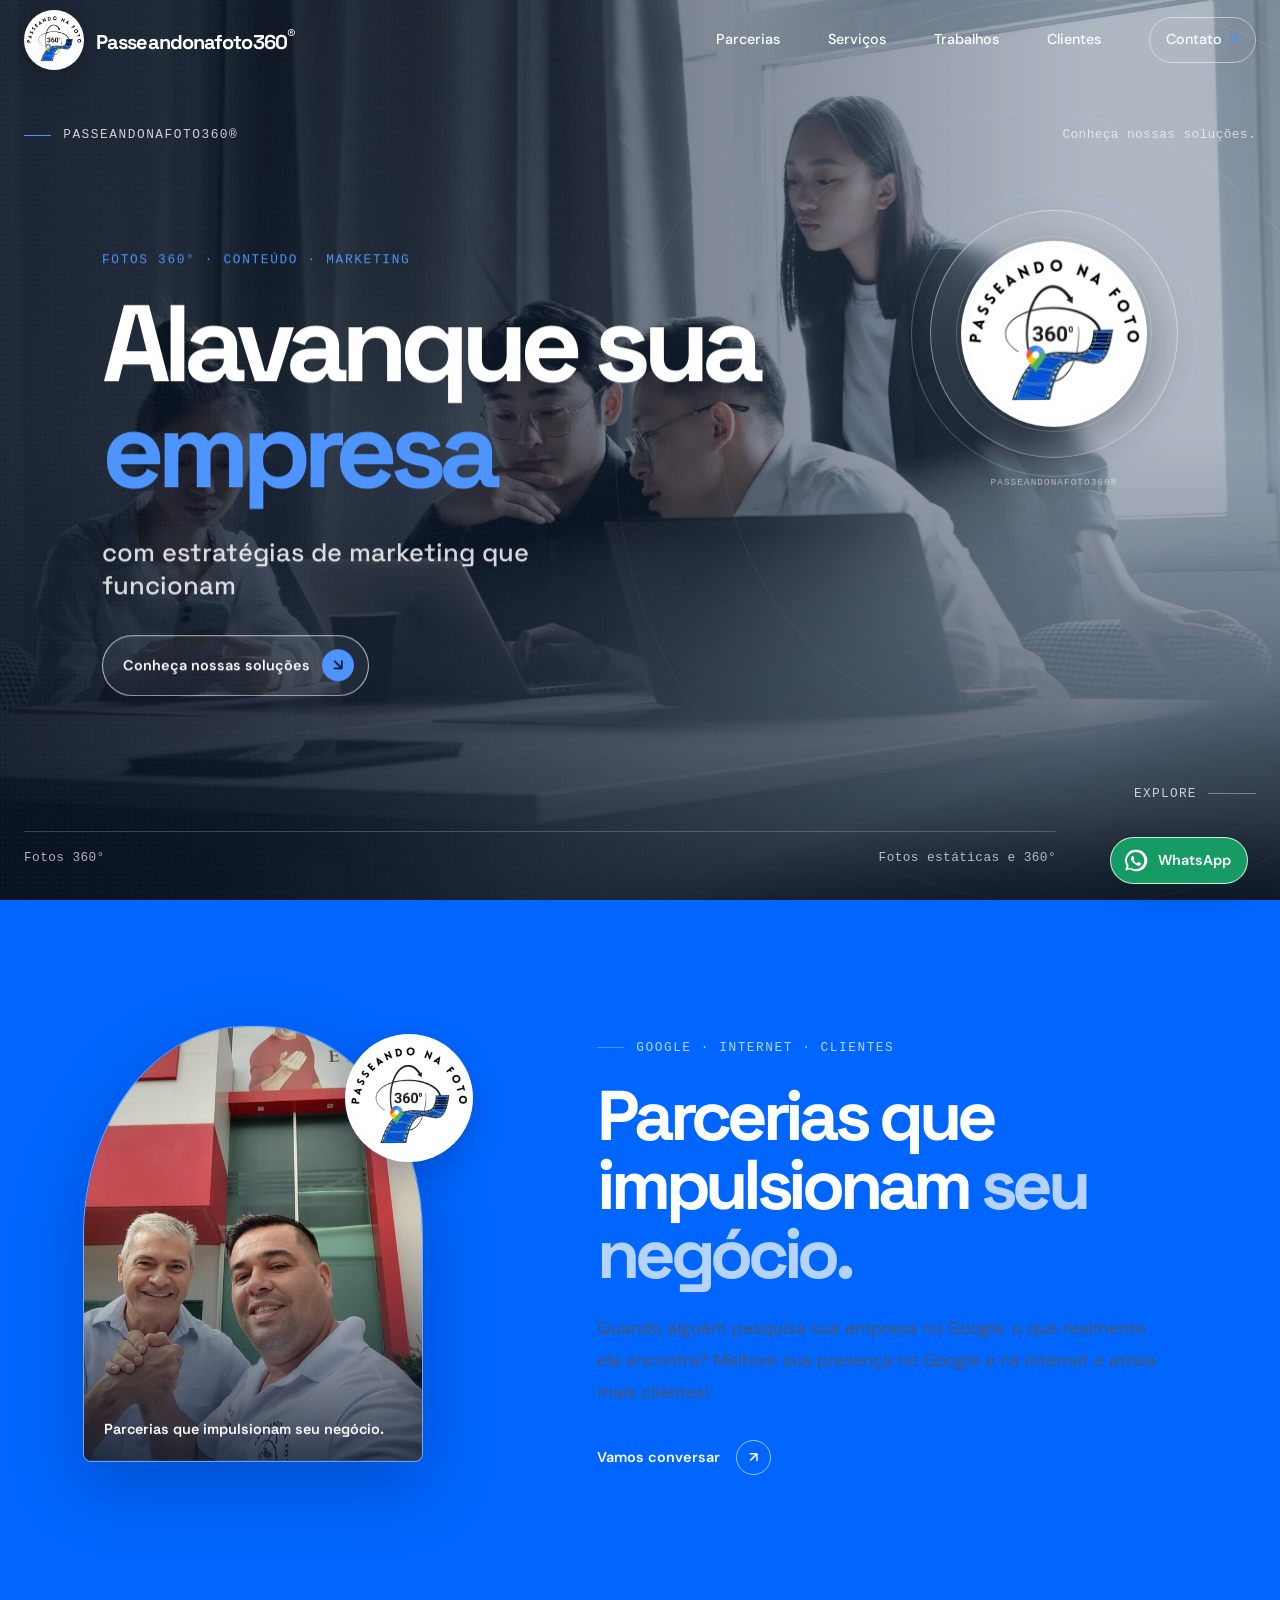
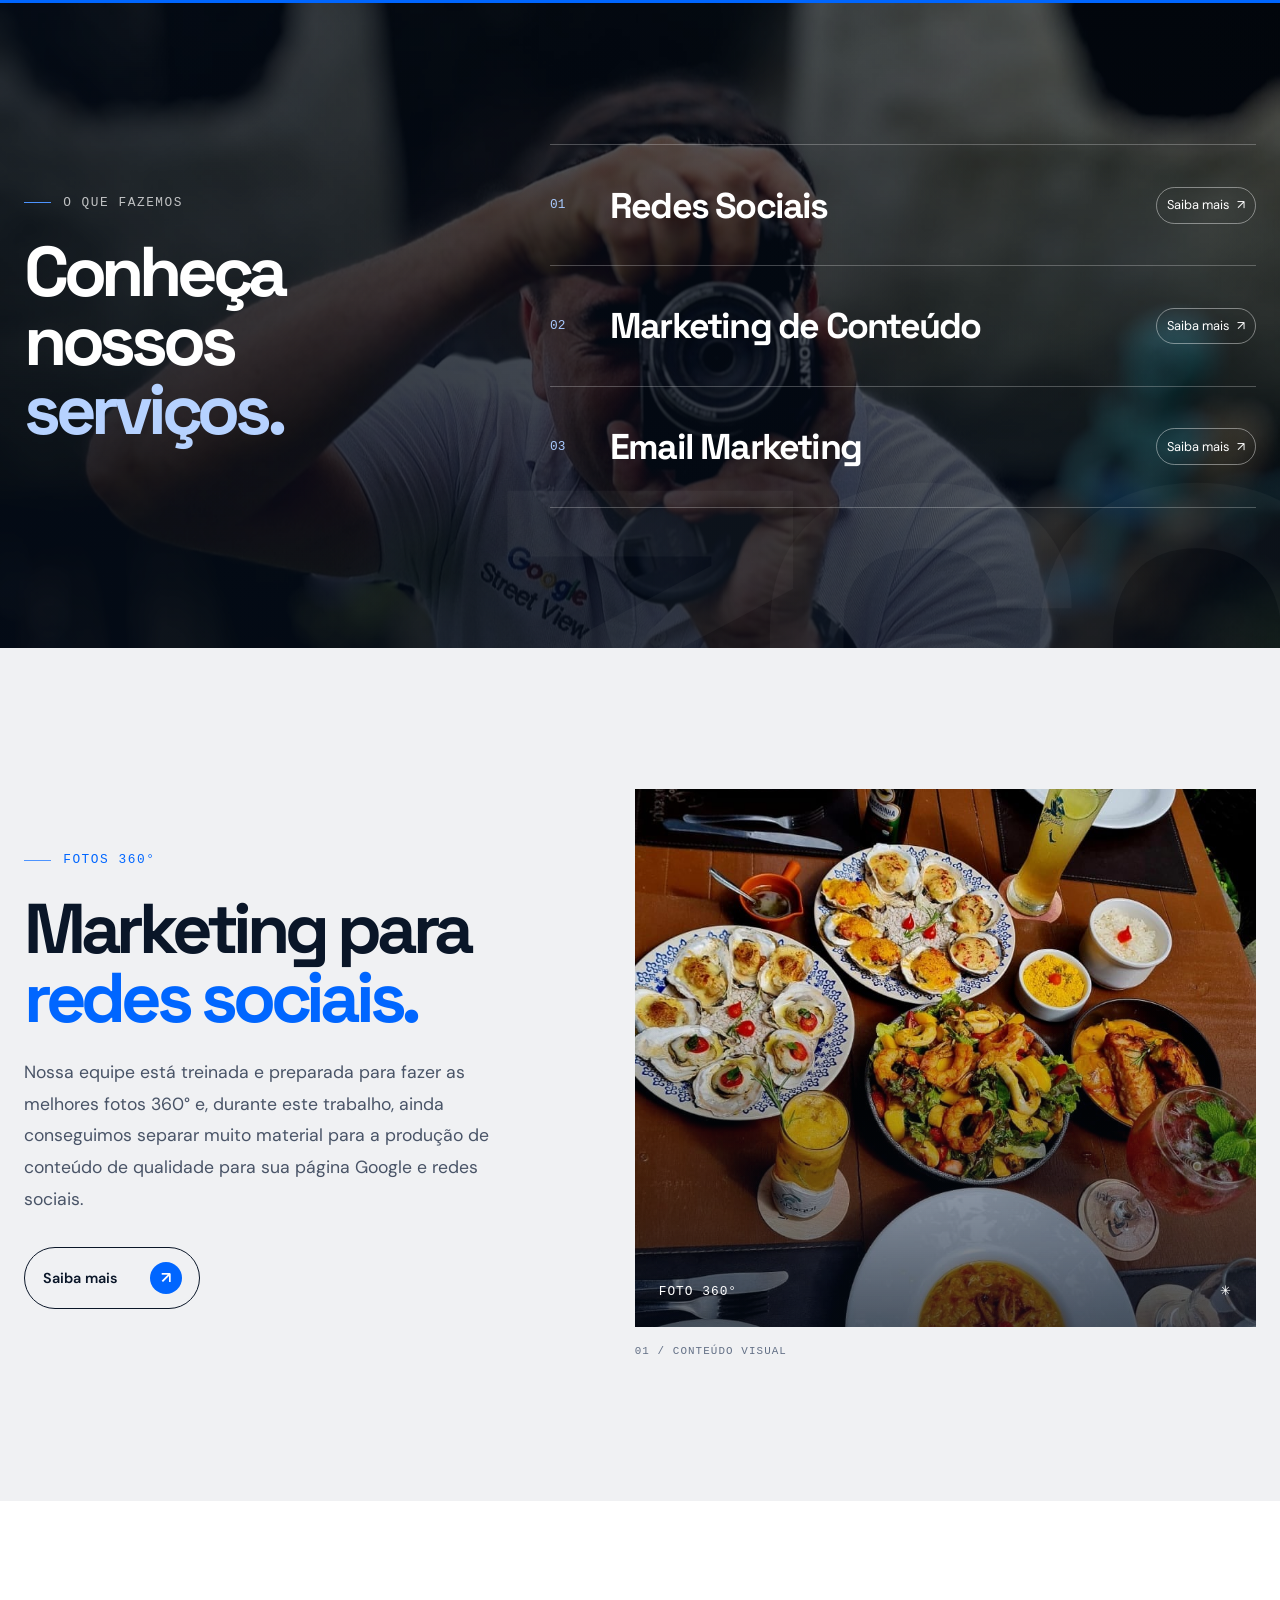
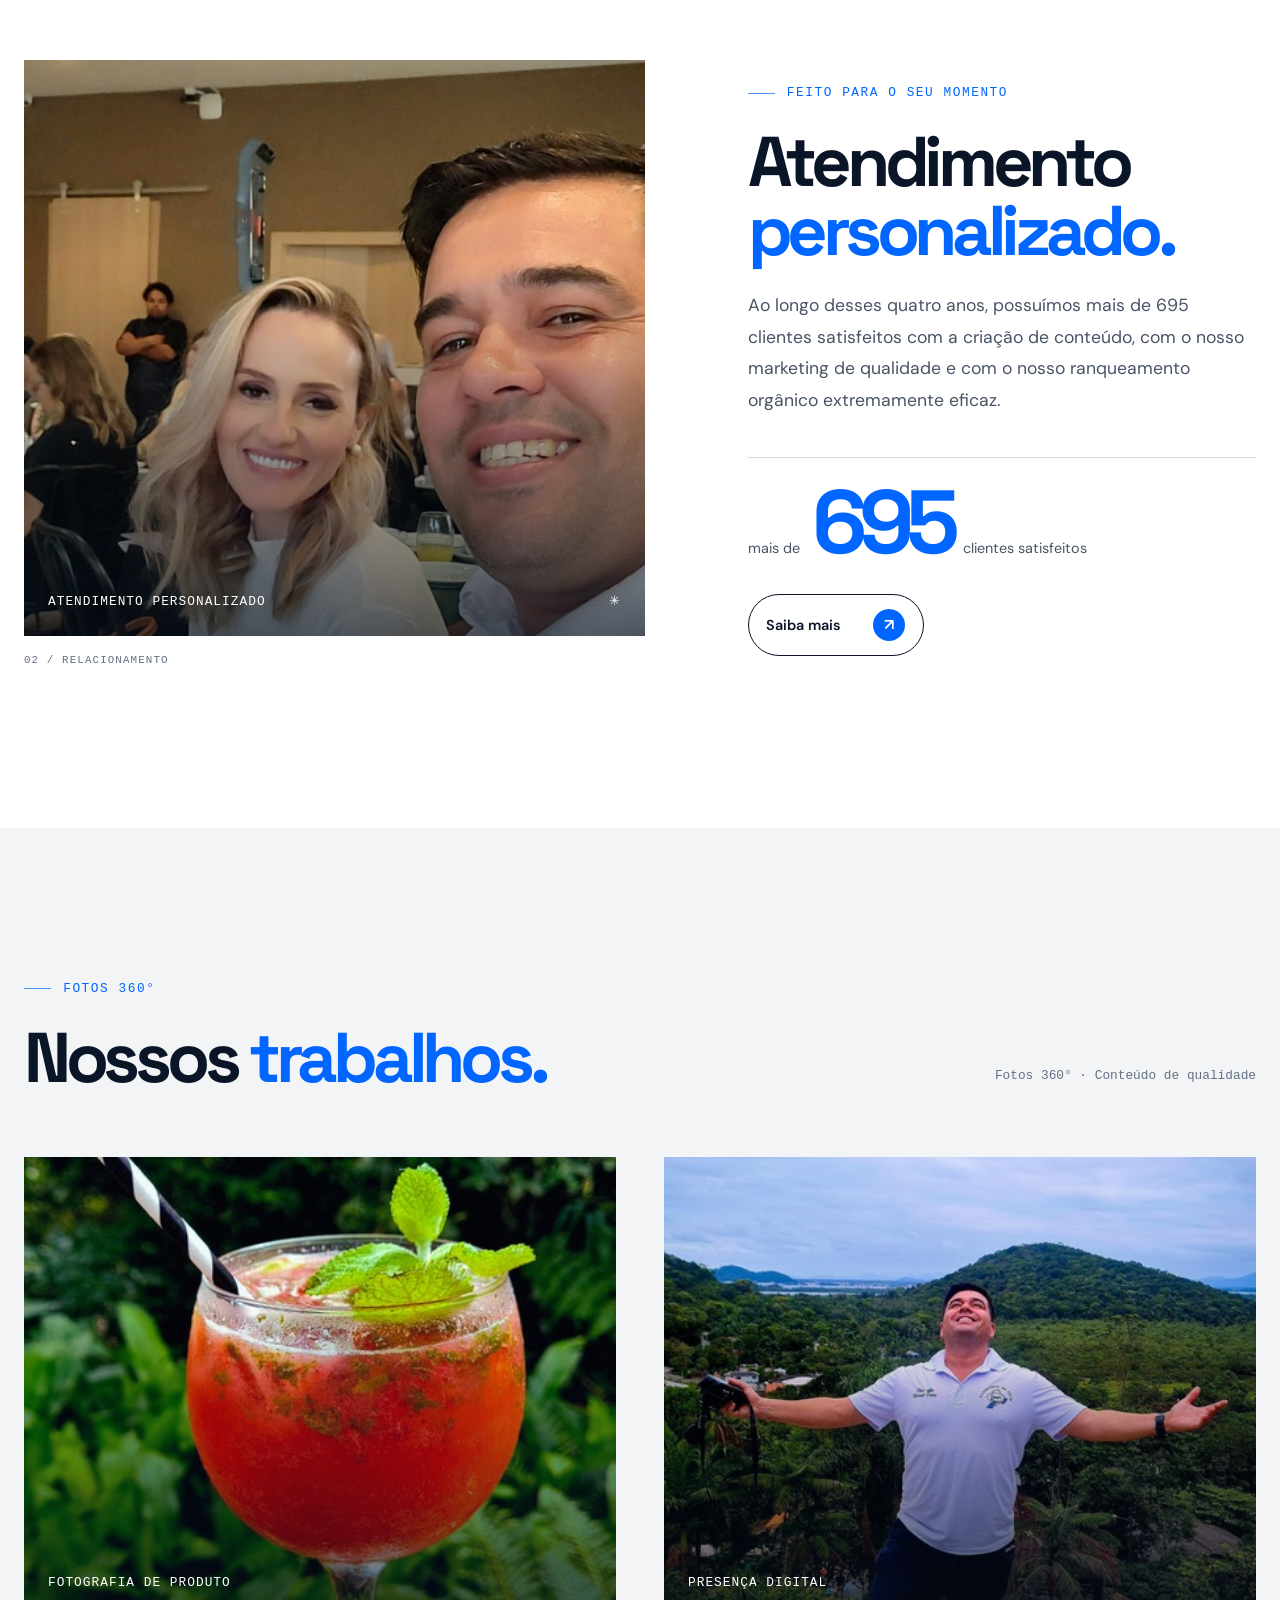
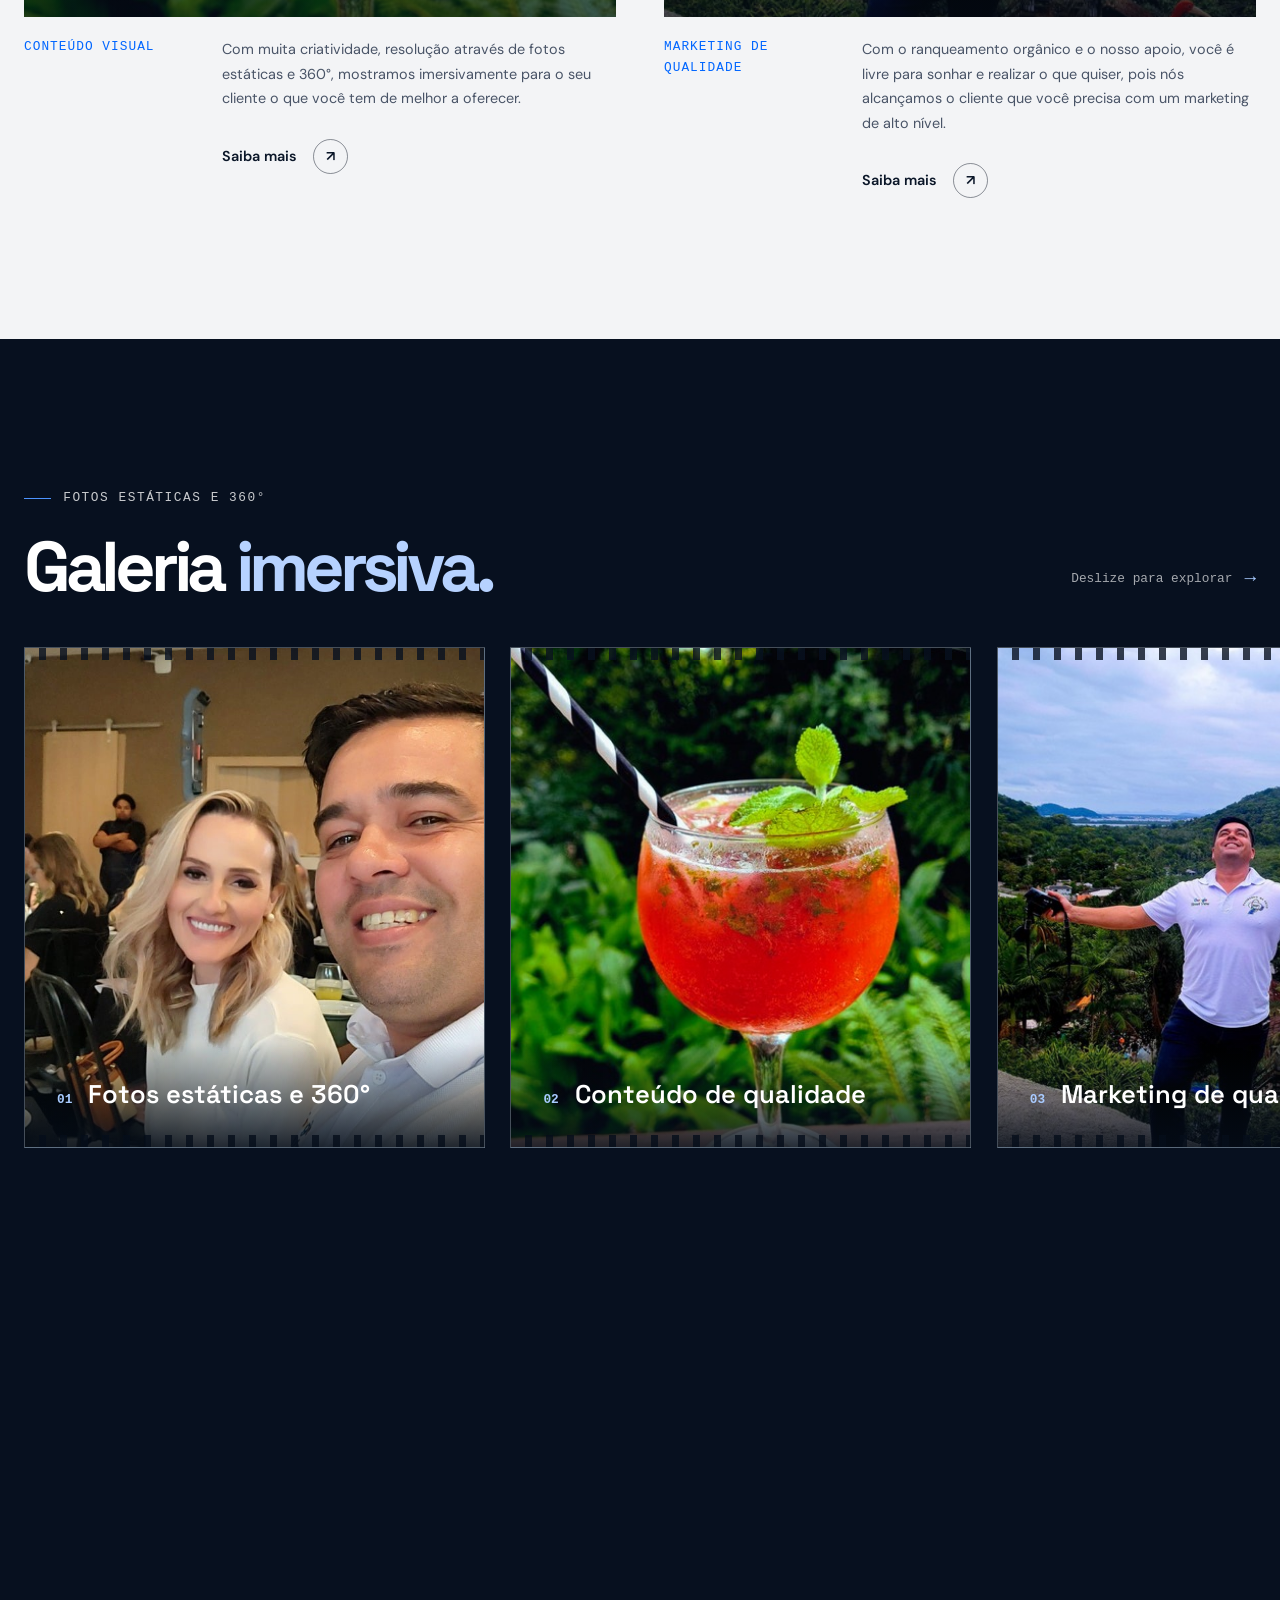
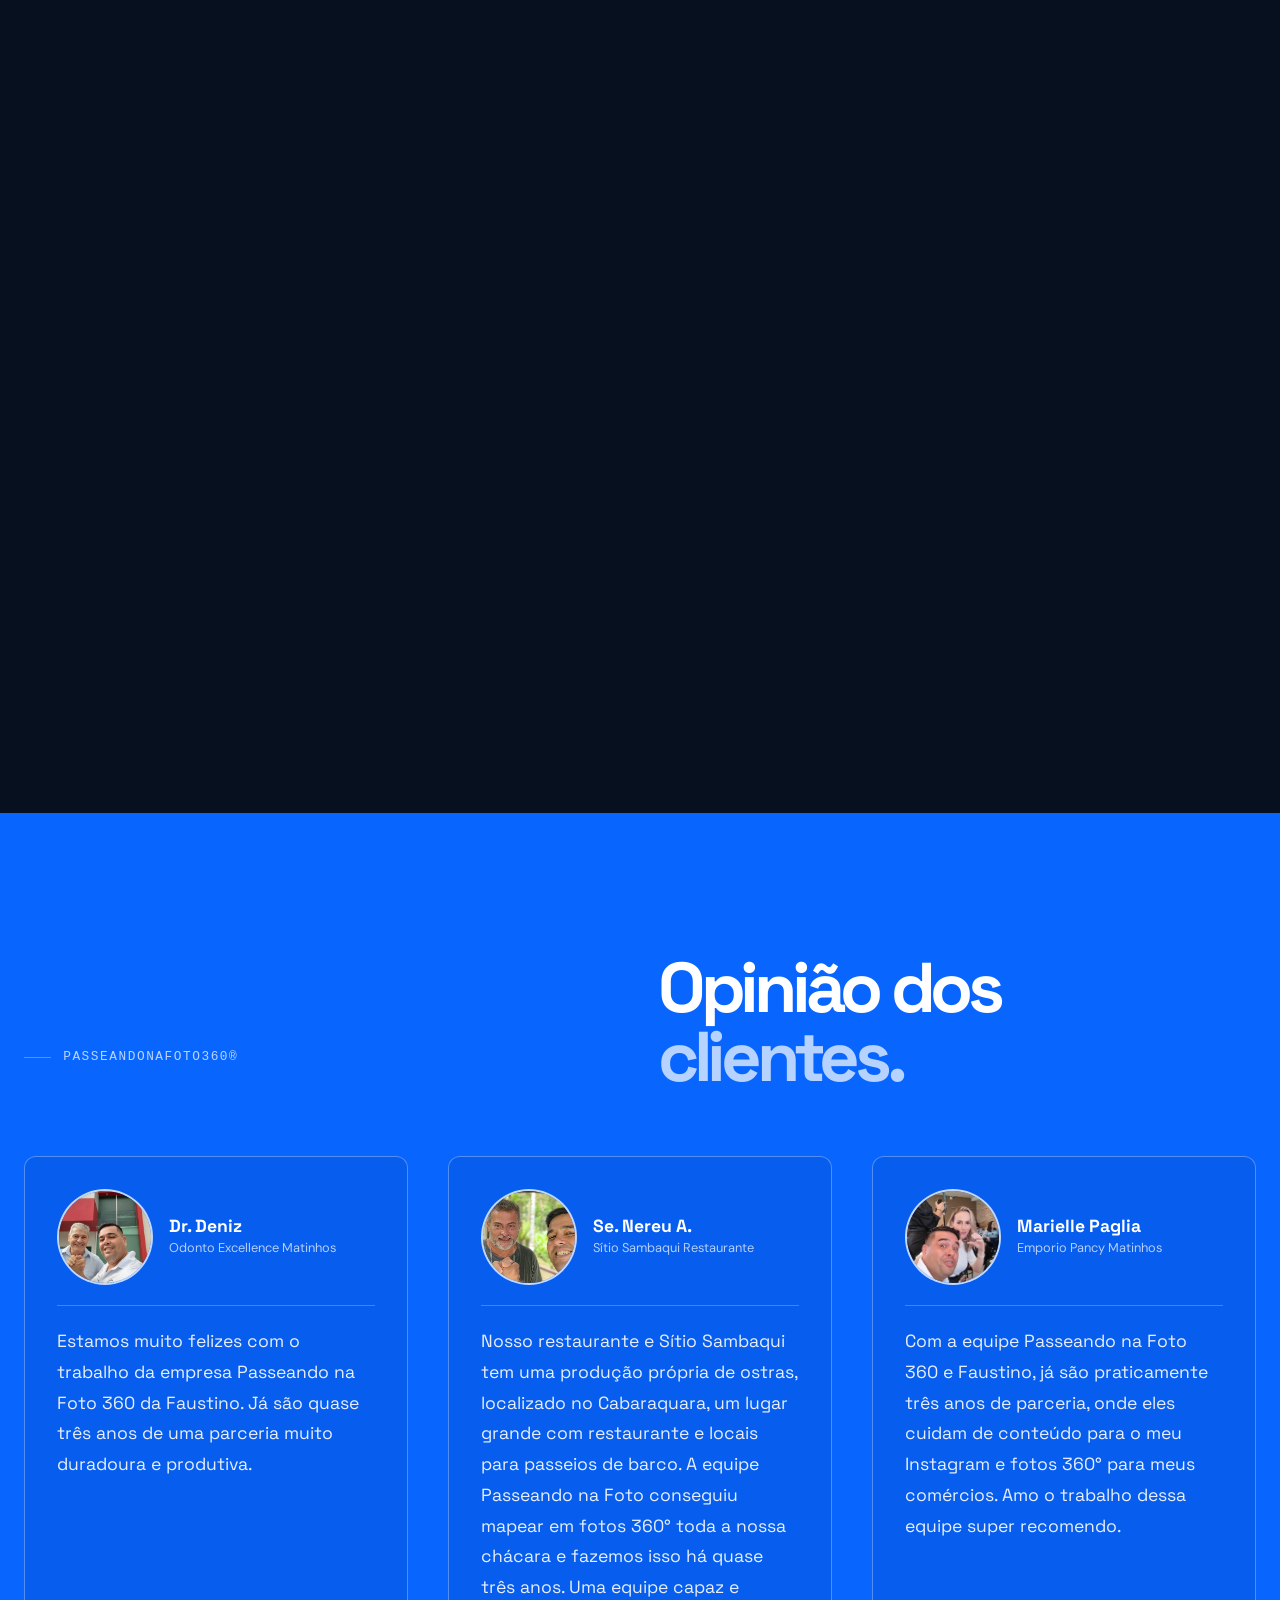
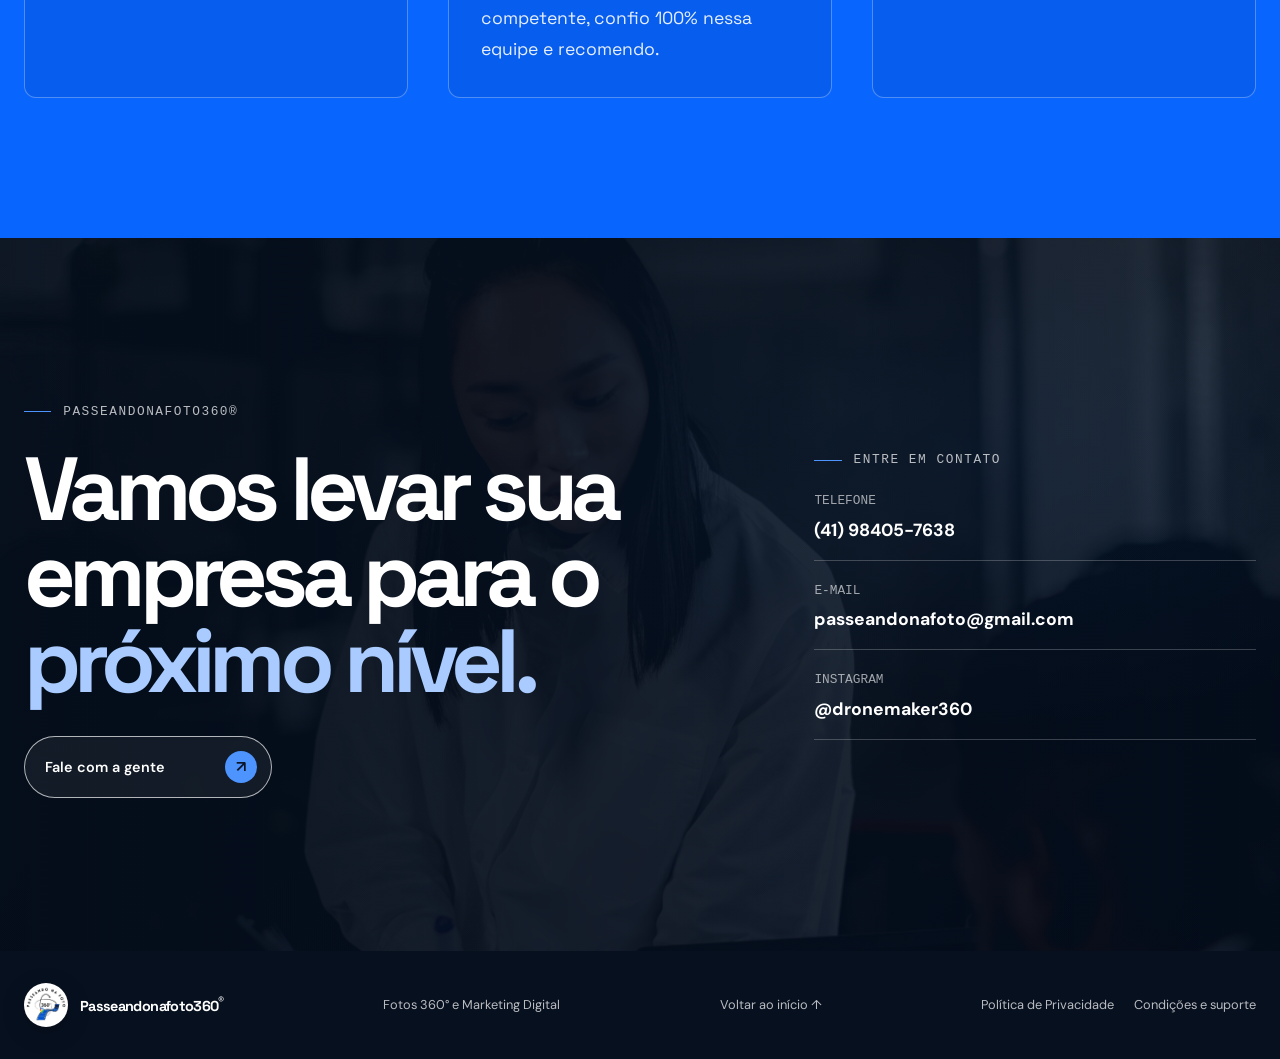
==== projetos/passeandonafoto360/index.html @ 2d9ee75f "Add Passeandonafoto360 redesign case study Co-authored-by: Copilot <223556219+Copilot@users.noreply." ====
<!doctype html>
<html lang="pt-BR">
  <head>
    <meta charset="utf-8">
    <meta name="viewport" content="width=device-width, initial-scale=1, viewport-fit=cover">
    <meta name="theme-color" content="#07101f">
    <title>Passeandonafoto360® | Fotos 360° e Marketing Digital</title>
    <meta
      name="description"
      content="Fotos 360°, conteúdo para redes sociais e marketing digital para fortalecer a presença da sua empresa na internet."
    >
    <link rel="canonical" href="https://passeandonafoto360.vercel.app/">
    <meta property="og:type" content="website">
    <meta property="og:locale" content="pt_BR">
    <meta property="og:url" content="https://passeandonafoto360.vercel.app/">
    <meta property="og:title" content="Passeandonafoto360® | Fotos 360° e Marketing Digital">
    <meta
      property="og:image"
      content="https://passeandonafoto360.vercel.app/assets/img/2919fdc578ff3942c7795d85e6465710.png"
    >
    <meta property="og:image:width" content="2400">
    <meta property="og:image:height" content="1600">
    <meta
      property="og:description"
      content="Fotos 360°, conteúdo para redes sociais e marketing digital para fortalecer a presença da sua empresa na internet."
    >
    <meta name="twitter:card" content="summary_large_image">
    <meta name="twitter:title" content="Passeandonafoto360® | Fotos 360° e Marketing Digital">
    <meta
      name="twitter:description"
      content="Fotos 360°, conteúdo para redes sociais e marketing digital para fortalecer a presença da sua empresa na internet."
    >
    <meta
      name="twitter:image"
      content="https://passeandonafoto360.vercel.app/assets/img/2919fdc578ff3942c7795d85e6465710.png"
    >
    <link
      rel="icon"
      type="image/png"
      href="assets/img/43f4f96f05412e91096c1b17351da0f0.png"
    >
    <link rel="preconnect" href="https://fonts.googleapis.com">
    <link rel="preconnect" href="https://fonts.gstatic.com" crossorigin>
    <link
      href="https://fonts.googleapis.com/css2?family=DM+Sans:wght@400;500;600;700&family=Space+Grotesk:wght@400;500;600;700&display=swap"
      rel="stylesheet"
    >
    <link rel="stylesheet" href="css/base.css">
    <link rel="stylesheet" href="css/layout.css">
    <link rel="stylesheet" href="css/parallax.css">
    <script type="module" src="js/main.js"></script>
    <script type="application/ld+json">
      {
        "@context": "https://schema.org",
        "@type": "LocalBusiness",
        "name": "Passeandonafoto360®",
        "url": "https://passeandonafoto360.vercel.app/",
        "image": "https://passeandonafoto360.vercel.app/assets/img/2919fdc578ff3942c7795d85e6465710.png",
        "telephone": "+55-41-98405-7638",
        "email": "passeandonafoto@gmail.com",
        "description": "Fotos 360°, conteúdo para redes sociais e marketing digital."
      }
    </script>
  </head>
  <body>
    <a class="skip-link" href="#conteudo">Pular para o conteúdo</a>

    <header class="site-header">
      <div class="header-inner">
        <a class="brand" href="#inicio" aria-label="Passeandonafoto360®, início">
          <img
            class="brand-logo"
            src="assets/img/43f4f96f05412e91096c1b17351da0f0.png"
            width="732"
            height="732"
            alt=""
            loading="eager"
          >
          <span class="brand-name">Passeandonafoto360<sup>®</sup></span>
        </a>
        <button
          class="menu-toggle"
          type="button"
          aria-label="Abrir menu"
          aria-expanded="false"
          aria-controls="primary-navigation"
        >
          <span class="menu-toggle-lines" aria-hidden="true"></span>
        </button>
        <nav class="primary-navigation" id="primary-navigation" aria-label="Navegação principal">
          <a href="#parcerias">Parcerias</a>
          <a href="#servicos">Serviços</a>
          <a href="#trabalhos">Trabalhos</a>
          <a href="#depoimentos">Clientes</a>
          <a class="nav-contact" href="#contato">Contato <span aria-hidden="true">↗</span></a>
        </nav>
      </div>
      <span class="header-progress" aria-hidden="true"></span>
    </header>

    <main id="conteudo">
      <section class="hero" id="inicio" aria-labelledby="hero-title">
        <div class="hero-backdrop" aria-hidden="true">
          <img
            class="hero-photo"
            src="assets/img/2919fdc578ff3942c7795d85e6465710.png"
            width="2400"
            height="1600"
            alt=""
            fetchpriority="high"
            data-parallax
            data-speed="-0.2"
            data-axis="y"
            data-scale="0.04"
            data-mouse-parallax
          >
        </div>
        <div class="hero-shade" aria-hidden="true"></div>
        <div class="hero-grain" aria-hidden="true"></div>
        <div class="hero-topline">
          <span class="eyebrow">Passeandonafoto360®</span>
          <span class="hero-topline-note">Conheça nossas soluções.</span>
        </div>
        <div
          class="hero-orbit"
          data-parallax
          data-speed="0.3"
          data-axis="y"
        >
          <img
            class="hero-orbit-logo"
            src="assets/img/43f4f96f05412e91096c1b17351da0f0.png"
            width="732"
            height="732"
            alt="Logo da Passeandonafoto360®"
            loading="eager"
          >
          <span class="orbit-caption">Passeandonafoto360®</span>
        </div>
        <div
          class="hero-content"
          data-parallax
          data-speed="-0.12"
          data-axis="y"
          data-fade="0.55"
          data-mouse-parallax
        >
          <p class="hero-kicker reveal">Fotos 360° · Conteúdo · Marketing</p>
          <h1 id="hero-title" class="reveal">
            Alavanque sua
            <span>empresa</span>
          </h1>
          <p class="hero-subtitle reveal" data-reveal-delay="1">
            com estratégias de marketing que funcionam
          </p>
          <a class="btn btn--hero reveal" href="#servicos" data-reveal-delay="2">
            <span>Conheça nossas soluções</span>
            <span class="btn-arrow" aria-hidden="true">↘</span>
          </a>
        </div>
        <div class="hero-bottomline" aria-hidden="true">
          <span>Fotos 360°</span>
          <span>Fotos estáticas e 360°</span>
        </div>
        <a class="hero-scroll" href="#parcerias">
          <span>Explore</span>
          <span class="scroll-line" aria-hidden="true"></span>
        </a>
      </section>

      <section class="partnerships section-pad" id="parcerias" aria-labelledby="partnerships-title">
        <div class="container partnerships-grid">
          <div class="partnership-visual reveal">
            <figure class="partnership-photo-frame" data-parallax data-speed="0.12" data-axis="y">
              <img
                src="assets/img/4cc4f3c906b710d645913f786e57270a.jpg"
                width="600"
                height="800"
                alt="Registro fotográfico de uma parceria da Passeandonafoto360®"
                loading="lazy"
              >
              <figcaption>Parcerias que impulsionam seu negócio.</figcaption>
            </figure>
            <img
              class="partnership-logo"
              src="assets/img/43f4f96f05412e91096c1b17351da0f0.png"
              width="732"
              height="732"
              alt=""
              loading="lazy"
            >
          </div>
          <div class="partnership-copy">
            <p class="eyebrow eyebrow--blue reveal">Google · Internet · Clientes</p>
            <h2 class="section-title reveal" id="partnerships-title">
              Parcerias que impulsionam <span>seu negócio.</span>
            </h2>
            <p class="body-copy reveal" data-reveal-delay="1">
              Quando alguém pesquisa sua empresa no Google, o que realmente ela encontra?
              Melhore sua presença no Google e na internet e atraia mais clientes!
            </p>
            <a class="text-link reveal" href="https://wa.me/5541984057628?text=Ol%C3%A1%20gostaria%20de%20saber%20mais%20sobre%20os%20seus%20produtos%20seu%20ranqueamento%20org%C3%A2nico%20e%20as%20cria%C3%A7%C3%B5es%20de%20conte%C3%BAdo%20e%20p%C3%A1gina%20Google%20." target="_blank" rel="noopener noreferrer" data-reveal-delay="2">
              Vamos conversar <span aria-hidden="true">↗</span>
            </a>
          </div>
        </div>
      </section>

      <section class="services section-pad" id="servicos" aria-labelledby="services-title">
        <div class="services-backdrop" aria-hidden="true">
          <img
            class="services-photo"
            src="assets/img/26526cfdb4fd352d512f609b2c9835dc.jpg"
            width="1350"
            height="2400"
            alt=""
            loading="lazy"
            data-parallax
            data-speed="-0.12"
            data-axis="y"
          >
        </div>
        <div class="services-overlay" aria-hidden="true"></div>
        <div class="container services-grid">
          <div class="services-intro">
            <p class="eyebrow reveal">O que fazemos</p>
            <h2 class="section-title section-title--light reveal" id="services-title">
              Conheça nossos <span>serviços.</span>
            </h2>
          </div>
          <div class="service-list">
            <article class="service-card reveal">
              <span class="service-number">01</span>
              <h3>Redes Sociais</h3>
              <a href="#marketing-social">Saiba mais <span aria-hidden="true">↗</span></a>
            </article>
            <article class="service-card reveal" data-reveal-delay="1">
              <span class="service-number">02</span>
              <h3>Marketing de Conteúdo</h3>
              <a href="#marketing-social">Saiba mais <span aria-hidden="true">↗</span></a>
            </article>
            <article class="service-card reveal" data-reveal-delay="2">
              <span class="service-number">03</span>
              <h3>Email Marketing</h3>
              <a href="#contato">Saiba mais <span aria-hidden="true">↗</span></a>
            </article>
          </div>
        </div>
        <span class="services-decoration" aria-hidden="true">360</span>
      </section>

      <section class="feature-section section-pad" id="marketing-social" aria-labelledby="social-title">
        <div class="container feature-grid">
          <div class="feature-copy">
            <p class="eyebrow eyebrow--blue reveal">Fotos 360°</p>
            <h2 class="section-title reveal" id="social-title">
              Marketing para <span>redes sociais.</span>
            </h2>
            <p class="body-copy reveal" data-reveal-delay="1">
              Nossa equipe está treinada e preparada para fazer as melhores fotos 360° e,
              durante este trabalho, ainda conseguimos separar muito material para a
              produção de conteúdo de qualidade para sua página Google e redes sociais.
            </p>
            <a
              class="btn btn--dark reveal"
              href="https://wa.me/5541984057628?text=Ol%C3%A1%20gostaria%20de%20saber%20mais%20sobre%20os%20seus%20produtos%20seu%20ranqueamento%20org%C3%A2nico%20e%20as%20cria%C3%A7%C3%B5es%20de%20conte%C3%BAdo%20e%20p%C3%A1gina%20Google%20."
              target="_blank"
              rel="noopener noreferrer"
              data-reveal-delay="2"
            >
              <span>Saiba mais</span>
              <span class="btn-arrow" aria-hidden="true">↗</span>
            </a>
          </div>
          <div class="feature-visual reveal">
            <div class="image-placeholder image-placeholder--food">
              <img
                src="assets/img/06e673eda54482e1d4e4cde7113904f2.jpg"
                width="906"
                height="1280"
                alt="Fotografia de conteúdo para redes sociais"
                loading="lazy"
                data-parallax
                data-speed="0.12"
                data-axis="y"
              >
              <span class="placeholder-label">Foto 360° <span aria-hidden="true">✳</span></span>
            </div>
            <span class="visual-index">01 / CONTEÚDO VISUAL</span>
          </div>
        </div>
      </section>

      <section class="personalized section-pad" aria-labelledby="personalized-title">
        <div class="container personalized-grid">
          <div class="personalized-visual reveal">
            <div class="image-placeholder image-placeholder--people">
              <img
                src="assets/img/d5dd805fbf160d103430d4fc588a64d9.jpg"
                width="686"
                height="1600"
                alt="Fotografia de atendimento personalizado da Passeandonafoto360®"
                loading="lazy"
                data-parallax
                data-speed="-0.1"
                data-axis="y"
              >
              <span class="placeholder-label">Atendimento personalizado <span aria-hidden="true">✳</span></span>
            </div>
            <span class="visual-index">02 / RELACIONAMENTO</span>
          </div>
          <div class="personalized-copy">
            <p class="eyebrow eyebrow--blue reveal">Feito para o seu momento</p>
            <h2 class="section-title reveal" id="personalized-title">
              Atendimento <span>personalizado.</span>
            </h2>
            <p class="body-copy reveal" data-reveal-delay="1">
              Ao longo desses quatro anos, possuímos mais de 695 clientes satisfeitos
              com a criação de conteúdo, com o nosso marketing de qualidade e com o
              nosso ranqueamento orgânico extremamente eficaz.
            </p>
            <div class="client-count reveal" data-reveal-delay="2">
              <span class="client-count-prefix">mais de</span>
              <span class="client-count-number" data-counter="695" aria-hidden="true">695</span>
              <span class="client-count-label">clientes satisfeitos</span>
              <span class="sr-only">Mais de 695 clientes satisfeitos.</span>
            </div>
            <a
              class="btn btn--dark reveal"
              href="https://www.instagram.com/dronemaker360/"
              target="_blank"
              rel="noopener noreferrer"
              data-reveal-delay="3"
            >
              <span>Saiba mais</span>
              <span class="btn-arrow" aria-hidden="true">↗</span>
            </a>
          </div>
        </div>
      </section>

      <section class="work-section section-pad" id="trabalhos" aria-labelledby="work-title">
        <div class="container">
          <div class="section-heading">
            <div>
              <p class="eyebrow eyebrow--blue reveal">Fotos 360°</p>
              <h2 class="section-title reveal" id="work-title">Nossos <span>trabalhos.</span></h2>
            </div>
            <span class="heading-aside reveal">Fotos 360° · Conteúdo de qualidade</span>
          </div>
          <div class="work-grid">
            <article class="work-card reveal">
              <div class="image-placeholder image-placeholder--drink">
                <img
                  src="assets/img/31097602d57ae872496386e36f5f9cb7.jpg"
                  width="450"
                  height="800"
                  alt="Fotografia de um trabalho da Passeandonafoto360®"
                  loading="lazy"
                >
                <span class="placeholder-label">Fotografia de produto</span>
              </div>
              <div class="work-caption">
                <span class="work-category">Conteúdo visual</span>
                <p>
                  Com muita criatividade, resolução através de fotos estáticas e 360°,
                  mostramos imersivamente para o seu cliente o que você tem de melhor a oferecer.
                </p>
                <a class="text-link work-link" href="https://www.instagram.com/dronemaker360/" target="_blank" rel="noopener noreferrer">
                  Saiba mais <span aria-hidden="true">↗</span>
                </a>
              </div>
            </article>
            <article class="work-card reveal" data-reveal-delay="1">
              <div class="image-placeholder image-placeholder--landscape">
                <img
                  src="assets/img/dfedc5e599abafb7649f6fbb16c6294c.jpg"
                  width="450"
                  height="800"
                  alt="Fotografia de um trabalho da Passeandonafoto360®"
                  loading="lazy"
                >
                <span class="placeholder-label">Presença digital</span>
              </div>
              <div class="work-caption">
                <span class="work-category">Marketing de qualidade</span>
                <p>
                  Com o ranqueamento orgânico e o nosso apoio, você é livre para sonhar
                  e realizar o que quiser, pois nós alcançamos o cliente que você precisa
                  com um marketing de alto nível.
                </p>
                <a class="text-link work-link" href="https://www.instagram.com/dronemaker360/" target="_blank" rel="noopener noreferrer">
                  Saiba mais <span aria-hidden="true">↗</span>
                </a>
              </div>
            </article>
          </div>
        </div>
      </section>

      <section class="film-gallery" aria-labelledby="gallery-title">
        <div class="film-gallery-sticky">
          <div class="container film-gallery-heading">
            <div>
              <p class="eyebrow reveal">Fotos estáticas e 360°</p>
              <h2 class="section-title section-title--light reveal" id="gallery-title">Galeria <span>imersiva.</span></h2>
            </div>
            <p class="gallery-instruction">Deslize para explorar <span aria-hidden="true">→</span></p>
          </div>
          <div class="film-window" tabindex="0" aria-label="Galeria horizontal de trabalhos">
            <div class="film-track" data-gallery-track>
              <figure class="film-card">
                <img
                  src="assets/img/d5dd805fbf160d103430d4fc588a64d9.jpg"
                  width="686"
                  height="1600"
                  alt="Fotografia relacionada ao atendimento personalizado"
                  loading="lazy"
                >
                <figcaption><span>01</span> Fotos estáticas e 360°</figcaption>
              </figure>
              <figure class="film-card">
                <img
                  src="assets/img/31097602d57ae872496386e36f5f9cb7.jpg"
                  width="450"
                  height="800"
                  alt="Fotografia de um trabalho da Passeandonafoto360®"
                  loading="lazy"
                >
                <figcaption><span>02</span> Conteúdo de qualidade</figcaption>
              </figure>
              <figure class="film-card">
                <img
                  src="assets/img/dfedc5e599abafb7649f6fbb16c6294c.jpg"
                  width="450"
                  height="800"
                  alt="Fotografia de um trabalho da Passeandonafoto360®"
                  loading="lazy"
                >
                <figcaption><span>03</span> Marketing de qualidade</figcaption>
              </figure>
              <figure class="film-card">
                <img
                  src="assets/img/galeria-fotografia-360.png"
                  width="484"
                  height="740"
                  alt="Fotografia aérea 360° de uma cidade vista do céu"
                  loading="lazy"
                >
                <figcaption><span>04</span> Fotografia aérea 360°</figcaption>
              </figure>
              <figure class="film-card film-card--message">
                <span class="film-message-mark" aria-hidden="true">360°</span>
                <figcaption><span>05</span> Passeandonafoto360®</figcaption>
              </figure>
            </div>
          </div>
        </div>
      </section>

      <section class="testimonials section-pad" id="depoimentos" aria-labelledby="testimonials-title">
        <div class="container">
          <div class="testimonials-heading">
            <p class="eyebrow reveal">Passeandonafoto360®</p>
            <h2 class="section-title section-title--light reveal" id="testimonials-title">
              Opinião dos <span>clientes.</span>
            </h2>
          </div>
          <div class="testimonial-grid">
            <article class="testimonial-card reveal">
              <div class="testimonial-person">
                <img class="testimonial-avatar testimonial-avatar--deniz" src="assets/img/4cc4f3c906b710d645913f786e57270a.jpg" width="600" height="800" alt="" loading="lazy">
                <div><h3>Dr. Deniz</h3><p>Odonto Excellence Matinhos</p></div>
              </div>
              <blockquote>
                Estamos muito felizes com o trabalho da empresa Passeando na Foto 360
                da Faustino. Já são quase três anos de uma parceria muito duradoura e produtiva.
              </blockquote>
            </article>
            <article class="testimonial-card reveal" data-reveal-delay="1">
              <div class="testimonial-person">
                <img class="testimonial-avatar testimonial-avatar--nereu" src="assets/img/d15fb57986a23892148ab5de86c16717.jpg" width="343" height="800" alt="" loading="lazy">
                <div><h3>Se. Nereu A.</h3><p>Sítio Sambaqui Restaurante</p></div>
              </div>
              <blockquote>
                Nosso restaurante e Sítio Sambaqui tem uma produção própria de ostras,
                localizado no Cabaraquara, um lugar grande com restaurante e locais para
                passeios de barco. A equipe Passeando na Foto conseguiu mapear em fotos
                360° toda a nossa chácara e fazemos isso há quase três anos. Uma equipe
                capaz e competente, confio 100% nessa equipe e recomendo.
              </blockquote>
            </article>
            <article class="testimonial-card reveal" data-reveal-delay="2">
              <div class="testimonial-person">
                <img class="testimonial-avatar testimonial-avatar--marielle" src="assets/img/fd327c4565fcea2e6298e3eea4c41f2b.jpg" width="214" height="384" alt="" loading="lazy">
                <div><h3>Marielle Paglia</h3><p>Emporio Pancy Matinhos</p></div>
              </div>
              <blockquote>
                Com a equipe Passeando na Foto 360 e Faustino, já são praticamente três
                anos de parceria, onde eles cuidam de conteúdo para o meu Instagram e
                fotos 360° para meus comércios. Amo o trabalho dessa equipe super recomendo.
              </blockquote>
            </article>
          </div>
        </div>
      </section>

      <section class="contact-cta" id="contato" aria-labelledby="contact-title">
        <div class="contact-backdrop" aria-hidden="true">
          <img
            src="assets/img/0666bcb53e045a7f6ef609764026cf6e.png"
            width="1600"
            height="2400"
            alt=""
            loading="lazy"
            data-parallax
            data-speed="-0.14"
            data-axis="y"
          >
        </div>
        <div class="contact-shade" aria-hidden="true"></div>
        <div class="container contact-grid">
          <div class="contact-message">
            <p class="eyebrow reveal">Passeandonafoto360®</p>
            <h2 class="reveal" id="contact-title">
              Vamos levar sua empresa para o <span>próximo nível.</span>
            </h2>
            <a class="btn btn--hero reveal" href="https://wa.me/5541984057628?text=Ol%C3%A1%20gostaria%20de%20saber%20mais%20sobre%20os%20seus%20produtos%20seu%20ranqueamento%20org%C3%A2nico%20e%20as%20cria%C3%A7%C3%B5es%20de%20conte%C3%BAdo%20e%20p%C3%A1gina%20Google%20." target="_blank" rel="noopener noreferrer">
              <span>Fale com a gente</span><span class="btn-arrow" aria-hidden="true">↗</span>
            </a>
          </div>
          <div class="contact-details reveal">
            <p class="eyebrow">Entre em contato</p>
            <a href="tel:+5541984057638"><span>Telefone</span><strong>(41) 98405-7638</strong></a>
            <a href="mailto:passeandonafoto@gmail.com"><span>E-mail</span><strong>passeandonafoto@gmail.com</strong></a>
            <a href="https://www.instagram.com/dronemaker360/" target="_blank" rel="noopener noreferrer">
              <span>Instagram</span><strong>@dronemaker360</strong>
            </a>
          </div>
        </div>
      </section>
    </main>

    <footer class="site-footer">
      <div class="container footer-inner">
        <a class="brand brand--footer" href="#inicio" aria-label="Passeandonafoto360®, voltar ao início">
          <img
            class="brand-logo"
            src="assets/img/43f4f96f05412e91096c1b17351da0f0.png"
            width="732"
            height="732"
            alt=""
            loading="lazy"
          >
          <span class="brand-name">Passeandonafoto360<sup>®</sup></span>
        </a>
        <p>Fotos 360° e Marketing Digital</p>
        <a class="footer-top" href="#inicio">Voltar ao início <span aria-hidden="true">↑</span></a>
        <nav class="footer-legal" aria-label="Informações legais">
          <a href="politica-de-privacidade.html">Política de Privacidade</a>
          <a href="condicoes-e-suporte.html">Condições e suporte</a>
        </nav>
      </div>
    </footer>

    <a
      class="whatsapp-float"
      href="https://wa.me/5541984057628?text=Ol%C3%A1%20gostaria%20de%20saber%20mais%20sobre%20os%20seus%20produtos%20seu%20ranqueamento%20org%C3%A2nico%20e%20as%20cria%C3%A7%C3%B5es%20de%20conte%C3%BAdo%20e%20p%C3%A1gina%20Google%20."
      target="_blank"
      rel="noopener noreferrer"
      aria-label="Fale com Passeandonafoto360® pelo WhatsApp"
    >
      <svg viewBox="0 0 24 24" aria-hidden="true" focusable="false">
        <path d="M12 2.5a9.3 9.3 0 0 0-8 14l-1.2 4.3 4.4-1.2A9.5 9.5 0 1 0 12 2.5Zm0 17.1a7.6 7.6 0 0 1-3.9-1.1l-.3-.2-2.6.7.7-2.5-.2-.3a7.6 7.6 0 1 1 6.3 3.4Zm4.2-5.7c-.2-.1-1.2-.6-1.4-.7s-.3-.1-.5.1l-.7.8c-.1.2-.3.2-.5.1a6.1 6.1 0 0 1-1.7-1 6.4 6.4 0 0 1-1.2-1.5c-.1-.2 0-.3.1-.4l.4-.5.2-.3c.1-.2 0-.3 0-.5l-.7-1.6c-.2-.4-.4-.4-.5-.4h-.5c-.2 0-.4.1-.6.3a2.5 2.5 0 0 0-.8 1.8 4.4 4.4 0 0 0 .9 2.3 10.1 10.1 0 0 0 3.9 3.5c.5.2.9.4 1.3.5.5.2 1 .2 1.4.1.4-.1 1.2-.5 1.4-1 .2-.5.2-.9.1-1-.1-.2-.2-.2-.5-.4Z"/>
      </svg>
      <span>WhatsApp</span>
    </a>
  </body>
</html>
---- projetos/passeandonafoto360/css/base.css ----
/* ==========================================================================
   BASE.CSS - Reset, variáveis, tipografia e utilitários globais
   ========================================================================== */

/* --------------------------------------------------------------------------
   1. CSS Custom Properties (Design Tokens)
   -------------------------------------------------------------------------- */
:root {
  /* Cores da marca */
  --color-brand: #0066FF;           /* Azul vibrante - cor principal */
  --color-brand-dark: #0044CC;      /* Azul mais escuro para hover */
  --color-brand-light: #4D94FF;     /* Azul claro para acentos */
  --color-navy: #0A1628;            /* Azul-marinho bem escuro (quase preto) */
  --color-navy-light: #142840;      /* Azul-marinho um pouco mais claro */
  --color-gray-light: #D3D3D3;      /* Cinza-claro */
  --color-gray-medium: #9CA3AF;     /* Cinza médio */
  --color-gray-dark: #4B5563;       /* Cinza escuro */
  --color-white: #FFFFFF;           /* Branco puro */
  --color-black: #000000;           /* Preto puro */

  /* Cores semânticas */
  --color-bg-primary: var(--color-white);
  --color-bg-secondary: var(--color-gray-light);
  --color-bg-dark: var(--color-navy);
  --color-text-primary: var(--color-navy);
  --color-text-secondary: var(--color-gray-dark);
  --color-text-on-dark: var(--color-white);
  --color-text-on-brand: var(--color-white);
  --color-border: rgba(10, 22, 40, 0.12);
  --color-border-dark: rgba(255, 255, 255, 0.15);

  /* Tipografia */
  --font-display: 'Space Grotesk', system-ui, sans-serif;
  --font-body: 'DM Sans', system-ui, sans-serif;
  --font-mono: ui-monospace, SFMono-Regular, 'SF Mono', Menlo, monospace;

  /* Pesos de fonte */
  --weight-regular: 400;
  --weight-medium: 500;
  --weight-semibold: 600;
  --weight-bold: 700;

  /* Tamanhos de fonte fluidos (clamp) */
  --text-xs: clamp(0.7rem, 0.65rem + 0.25vw, 0.8rem);
  --text-sm: clamp(0.8rem, 0.75rem + 0.25vw, 0.9rem);
  --text-base: clamp(1rem, 0.95rem + 0.25vw, 1.1rem);
  --text-lg: clamp(1.1rem, 1rem + 0.5vw, 1.25rem);
  --text-xl: clamp(1.25rem, 1.1rem + 0.75vw, 1.5rem);
  --text-2xl: clamp(1.5rem, 1.25rem + 1.25vw, 2rem);
  --text-3xl: clamp(2rem, 1.5rem + 2.5vw, 3rem);
  --text-4xl: clamp(2.5rem, 1.75rem + 3.75vw, 4rem);
  --text-5xl: clamp(3rem, 2rem + 5vw, 5rem);

  /* Espaçamento (base 8px) */
  --space-1: 0.25rem;   /* 4px */
  --space-2: 0.5rem;    /* 8px */
  --space-3: 0.75rem;   /* 12px */
  --space-4: 1rem;      /* 16px */
  --space-5: 1.25rem;   /* 20px */
  --space-6: 1.5rem;    /* 24px */
  --space-8: 2rem;      /* 32px */
  --space-10: 2.5rem;   /* 40px */
  --space-12: 3rem;     /* 48px */
  --space-16: 4rem;     /* 64px */
  --space-20: 5rem;     /* 80px */
  --space-24: 6rem;     /* 96px */

  /* Border radius */
  --radius-sm: 4px;
  --radius-md: 8px;
  --radius-lg: 12px;
  --radius-xl: 16px;
  --radius-full: 9999px;

  /* Sombras */
  --shadow-sm: 0 1px 2px rgba(10, 22, 40, 0.05);
  --shadow-md: 0 4px 6px -1px rgba(10, 22, 40, 0.1), 0 2px 4px -2px rgba(10, 22, 40, 0.1);
  --shadow-lg: 0 10px 15px -3px rgba(10, 22, 40, 0.1), 0 4px 6px -4px rgba(10, 22, 40, 0.1);
  --shadow-xl: 0 20px 25px -5px rgba(10, 22, 40, 0.1), 0 8px 10px -6px rgba(10, 22, 40, 0.1);
  --shadow-glow: 0 0 40px rgba(0, 102, 255, 0.3);

  /* Transições */
  --transition-fast: 150ms ease;
  --transition-base: 250ms ease;
  --transition-slow: 400ms ease;

  /* Z-index layers */
  --z-bg: -1;
  --z-base: 1;
  --z-sticky: 100;
  --z-header: 200;
  --z-modal: 300;
  --z-toast: 400;
  --z-tooltip: 500;

  /* Container */
  --container-max: 1280px;
  --container-padding: var(--space-6);

  /* Header height */
  --header-height: 80px;
}

/* Dark mode adjustments */
@media (prefers-color-scheme: dark) {
  :root {
    /* Mantemos as cores da marca, apenas ajustamos se needed */
  }
}

/* Reduzir movimento - acessibilidade */
@media (prefers-reduced-motion: reduce) {
  :root {
    --transition-fast: 0ms;
    --transition-base: 0ms;
    --transition-slow: 0ms;
  }
}

/* --------------------------------------------------------------------------
   2. Reset básico e normalização
   -------------------------------------------------------------------------- */
*,
*::before,
*::after {
  box-sizing: border-box;
  margin: 0;
  padding: 0;
}

html {
  font-size: 16px;
  scroll-behavior: smooth;
  -webkit-text-size-adjust: 100%;
  scroll-padding-top: calc(var(--header-height) + var(--space-6));
}

@media (prefers-reduced-motion: reduce) {
  html {
    scroll-behavior: auto;
  }
}

body {
  font-family: var(--font-body);
  font-size: var(--text-base);
  line-height: 1.6;
  color: var(--color-text-primary);
  background-color: var(--color-bg-primary);
  -webkit-font-smoothing: antialiased;
  -moz-osx-font-smoothing: grayscale;
  text-rendering: optimizeLegibility;
  overflow-x: clip;
}

@supports not (overflow-x: clip) {
  body {
    overflow-x: hidden;
  }
}

/* Tipografia base */
h1, h2, h3, h4, h5, h6 {
  font-family: var(--font-display);
  font-weight: var(--weight-bold);
  line-height: 1.2;
  color: var(--color-text-primary);
}

h1 { font-size: var(--text-5xl); }
h2 { font-size: var(--text-4xl); }
h3 { font-size: var(--text-3xl); }
h4 { font-size: var(--text-2xl); }
h5 { font-size: var(--text-xl); }
h6 { font-size: var(--text-lg); }

p {
  font-size: var(--text-base);
  line-height: 1.7;
}

a {
  color: var(--color-brand);
  text-decoration: none;
  transition: color var(--transition-fast);
}

a:hover {
  color: var(--color-brand-dark);
}

a:focus-visible {
  outline: 2px solid var(--color-brand);
  outline-offset: 2px;
  border-radius: var(--radius-sm);
}

img {
  max-width: 100%;
  height: auto;
  display: block;
}

/* Botões base */
.btn {
  display: inline-flex;
  align-items: center;
  justify-content: center;
  gap: var(--space-3);
  padding: var(--space-4) var(--space-8);
  font-family: var(--font-body);
  font-size: var(--text-base);
  font-weight: var(--weight-semibold);
  line-height: 1;
  border: 2px solid transparent;
  border-radius: var(--radius-full);
  cursor: pointer;
  transition: all var(--transition-base);
  text-decoration: none;
  white-space: nowrap;
}

.btn:focus-visible {
  outline: 2px solid var(--color-brand);
  outline-offset: 3px;
}

.btn--primary {
  background-color: var(--color-brand);
  color: var(--color-white);
  border-color: var(--color-brand);
}

.btn--primary:hover {
  background-color: var(--color-brand-dark);
  border-color: var(--color-brand-dark);
  transform: translateY(-2px);
  box-shadow: var(--shadow-lg);
}

.btn--secondary {
  background-color: transparent;
  color: var(--color-brand);
  border-color: var(--color-brand);
}

.btn--secondary:hover {
  background-color: var(--color-brand);
  color: var(--color-white);
  transform: translateY(-2px);
  box-shadow: var(--shadow-lg);
}

.btn--outline-light {
  background-color: transparent;
  color: var(--color-white);
  border-color: var(--color-white);
}

.btn--outline-light:hover {
  background-color: var(--color-white);
  color: var(--color-navy);
  transform: translateY(-2px);
}

.btn--ghost {
  background-color: transparent;
  color: var(--color-text-primary);
  border-color: transparent;
}

.btn--ghost:hover {
  background-color: var(--color-gray-light);
  color: var(--color-brand);
}

/* Tamanhos de botão */
.btn--sm {
  padding: var(--space-2) var(--space-5);
  font-size: var(--text-sm);
}

.btn--lg {
  padding: var(--space-5) var(--space-10);
  font-size: var(--text-lg);
}

/* Utilitários de layout */
.container {
  width: 100%;
  max-width: var(--container-max);
  margin: 0 auto;
  padding: 0 var(--container-padding);
}

.sr-only {
  position: absolute;
  width: 1px;
  height: 1px;
  padding: 0;
  margin: -1px;
  overflow: hidden;
  clip: rect(0, 0, 0, 0);
  white-space: nowrap;
  border: 0;
}

/* Skip link para acessibilidade */
.skip-link {
  position: absolute;
  top: -100%;
  left: var(--space-4);
  z-index: var(--z-tooltip);
  padding: var(--space-3) var(--space-4);
  background: var(--color-brand);
  color: var(--color-white);
  font-weight: var(--weight-semibold);
  border-radius: var(--radius-md);
  transition: top var(--transition-fast);
}

.skip-link:focus {
  top: var(--space-4);
}

/* Helper para texto circular (logo/selo 360°) */
.text-circular {
  display: inline-block;
  animation: rotate-360 20s linear infinite;
  transform-origin: center;
}

@keyframes rotate-360 {
  from { transform: rotate(0deg); }
  to { transform: rotate(360deg); }
}

/* Pausa animação em prefers-reduced-motion */
@media (prefers-reduced-motion: reduce) {
  .text-circular {
    animation: none;
  }
}

/* Glassmorphism / vidro fosco */
.glass {
  background: rgba(255, 255, 255, 0.1);
  backdrop-filter: blur(20px);
  -webkit-backdrop-filter: blur(20px);
  border: 1px solid rgba(255, 255, 255, 0.15);
}

.glass-dark {
  background: rgba(10, 22, 40, 0.3);
  backdrop-filter: blur(20px);
  -webkit-backdrop-filter: blur(20px);
  border: 1px solid rgba(255, 255, 255, 0.1);
}

/* Gradient text */
.gradient-text {
  background: linear-gradient(135deg, var(--color-brand), var(--color-brand-light));
  -webkit-background-clip: text;
  -webkit-text-fill-color: transparent;
  background-clip: text;
}

/* Divider ornamental */
.divider {
  width: 60px;
  height: 3px;
  background: linear-gradient(90deg, var(--color-brand), var(--color-brand-light));
  border-radius: var(--radius-full);
}

/* Scrollbar personalizada */
::-webkit-scrollbar {
  width: 8px;
  height: 8px;
}

::-webkit-scrollbar-track {
  background: var(--color-gray-light);
}

::-webkit-scrollbar-thumb {
  background: var(--color-brand);
  border-radius: var(--radius-full);
}

::-webkit-scrollbar-thumb:hover {
  background: var(--color-brand-dark);
}

/* Selection */
::selection {
  background: var(--color-brand);
  color: var(--color-white);
}
---- projetos/passeandonafoto360/css/layout.css ----
/* ==========================================================================
   LAYOUT.CSS - Layout styles for the Passeandonafoto360® page
   ========================================================================== */

/* --------------------------------------------------------------------------
   1. Site Header
   -------------------------------------------------------------------------- */
.site-header {
  position: fixed;
  inset: 0 0 auto;
  z-index: var(--z-header);
  color: var(--color-white);
  transition:
    background-color var(--transition-base),
    color var(--transition-base),
    transform var(--transition-base),
    box-shadow var(--transition-base);
}

.site-header.is-scrolled {
  background: rgba(10, 22, 40, 0.78);
  -webkit-backdrop-filter: blur(18px);
  backdrop-filter: blur(18px);
  box-shadow: 0 1px 0 rgba(255, 255, 255, 0.12);
}

.site-header.is-hidden {
  transform: translateY(-100%);
}

.header-progress {
  position: absolute;
  inset: auto 0 0;
  height: 2px;
  background: var(--color-brand-light);
  transform: scaleX(0);
  transform-origin: left center;
}

.header-inner {
  width: min(100%, var(--container-max));
  padding-inline: var(--container-padding);
  min-height: var(--header-height);
  margin-inline: auto;
  display: flex;
  align-items: center;
  justify-content: space-between;
  gap: var(--space-8);
}

.brand {
  display: inline-flex;
  align-items: center;
  gap: var(--space-3);
  color: var(--color-white);
  font-family: var(--font-display);
  font-size: var(--text-lg);
  font-weight: var(--weight-bold);
  letter-spacing: -0.045em;
}

.brand:hover {
  color: var(--color-white);
}

.brand-mark {
  display: grid;
  width: 2.45rem;
  aspect-ratio: 1;
  place-items: center;
  border: 1px solid rgba(255, 255, 255, 0.7);
  border-radius: 50%;
  font-family: var(--font-mono);
  font-size: var(--text-xs);
  letter-spacing: -0.08em;
}

.brand-mark > span {
  font-family: var(--font-display);
  font-weight: var(--weight-bold);
}

.primary-navigation {
  display: flex;
  align-items: center;
  gap: clamp(var(--space-6), 4vw, var(--space-12));
}

.primary-navigation a {
  color: inherit;
  font-size: var(--text-sm);
  font-weight: var(--weight-medium);
}

.primary-navigation a:hover {
  color: var(--color-brand-light);
}

.nav-contact {
  display: inline-flex;
  align-items: center;
  gap: var(--space-2);
  padding: 0.65rem 1rem;
  border: 1px solid rgba(255, 255, 255, 0.5);
  border-radius: var(--radius-full);
}

.nav-contact span {
  color: var(--color-brand-light);
}

.menu-toggle {
  display: none;
  width: 2.75rem;
  aspect-ratio: 1;
  place-items: center;
  border: 1px solid rgba(255, 255, 255, 0.5);
  border-radius: 50%;
  color: var(--color-white);
  background: transparent;
  cursor: pointer;
}

.menu-toggle-lines,
.menu-toggle-lines::before,
.menu-toggle-lines::after {
  display: block;
  width: 1rem;
  height: 1px;
  background: currentColor;
  transition: transform var(--transition-base);
}

.menu-toggle-lines {
  position: relative;
}

.menu-toggle-lines::before,
.menu-toggle-lines::after {
  position: absolute;
  content: "";
  left: 0;
}

.menu-toggle-lines::before {
  transform: translateY(-5px);
}

.menu-toggle-lines::after {
  transform: translateY(5px);
}

.menu-toggle[aria-expanded="true"] .menu-toggle-lines {
  background: transparent;
}

.menu-toggle[aria-expanded="true"] .menu-toggle-lines::before {
  transform: rotate(45deg);
}

.menu-toggle[aria-expanded="true"] .menu-toggle-lines::after {
  transform: rotate(-45deg);
}

/* --------------------------------------------------------------------------
   2. Hero Section
   -------------------------------------------------------------------------- */
.hero {
  position: relative;
  display: grid;
  min-height: min(900px, 100svh);
  min-height: max(680px, 100svh);
  overflow: clip;
  isolation: isolate;
  color: var(--color-white);
  background: #101f35;
}

.hero-backdrop,
.hero-shade,
.hero-grain,
.hero-topline,
.hero-orbit,
.hero-content,
.hero-bottomline,
.hero-scroll {
  position: absolute;
}

/* Backdrop - fundo com gradientes radiais */
.hero-backdrop {
  z-index: -3;
  inset: -8%;
  background:
    radial-gradient(ellipse at 74% 31%, rgba(56, 125, 193, 0.55), transparent 34%),
    radial-gradient(ellipse at 25% 80%, rgba(0, 102, 255, 0.35), transparent 38%),
    linear-gradient(135deg, #253d56 0%, #142840 44%, #07101f 100%);
  transform: scale(1.08);
}

.hero-backdrop::before,
.hero-backdrop::after {
  position: absolute;
  content: "";
  border: 1px solid rgba(255, 255, 255, 0.11);
  border-radius: 50%;
  aspect-ratio: 1;
}

.hero-backdrop::before {
  width: min(72vw, 840px);
  right: -5%;
  top: 10%;
}

.hero-backdrop::after {
  width: min(50vw, 580px);
  right: 6%;
  top: 20%;
}

/* Shade - overlay escuro para legibilidade */
.hero-shade {
  z-index: -2;
  inset: 0;
  background:
    linear-gradient(90deg, rgba(7, 16, 31, 0.82), rgba(7, 16, 31, 0.12) 85%),
    linear-gradient(0deg, rgba(7, 16, 31, 0.54), transparent 52%);
}

/* Grain textura sutil */
.hero-grain {
  z-index: -1;
  inset: 0;
  pointer-events: none;
  opacity: 0.18;
  background-image: radial-gradient(rgba(255, 255, 255, 0.32) 0.55px, transparent 0.65px);
  background-size: 5px 5px;
  mask-image: linear-gradient(90deg, #000, transparent 80%);
}

/* Top line - linha superior com marca e nota */
.hero-topline {
  top: calc(var(--header-height) + clamp(1.5rem, 5vh, 3.75rem));
  left: max(var(--container-padding), calc((100vw - var(--container-max)) / 2));
  right: max(var(--container-padding), calc((100vw - var(--container-max)) / 2));
  display: flex;
  align-items: center;
  justify-content: space-between;
}

.hero-topline .eyebrow {
  margin: 0;
}

.eyebrow {
  display: inline-flex;
  align-items: center;
  gap: var(--space-3);
  margin-bottom: var(--space-6);
  color: rgba(255, 255, 255, 0.78);
  font-family: var(--font-mono);
  font-size: var(--text-xs);
  letter-spacing: 0.12em;
  text-transform: uppercase;
}

.eyebrow::before {
  width: 1.7rem;
  height: 1px;
  content: "";
  background: var(--color-brand-light);
}

.hero-topline-note {
  color: rgba(255, 255, 255, 0.68);
  font-family: var(--font-mono);
  font-size: var(--text-xs);
  letter-spacing: 0.03em;
}

/* Orbit - selo 360° girando */
.hero-orbit {
  top: 23%;
  right: clamp(8%, calc((100vw - var(--container-max)) / 2), 18%);
  display: grid;
  width: clamp(112px, 15vw, 190px);
  aspect-ratio: 1;
  place-items: center;
  border: 1px solid rgba(255, 255, 255, 0.45);
  border-radius: 50%;
  color: var(--color-white);
  background: rgba(255, 255, 255, 0.07);
  -webkit-backdrop-filter: blur(8px);
  backdrop-filter: blur(8px);
}

.hero-orbit::before,
.hero-orbit::after {
  position: absolute;
  inset: 10%;
  border: 1px solid rgba(255, 255, 255, 0.2);
  border-radius: 50%;
  content: "";
}

.hero-orbit::after {
  inset: -8%;
  border-color: rgba(169, 203, 255, 0.35);
}

.hero-orbit .text-circular {
  font-family: var(--font-display);
  font-size: clamp(1.5rem, 4vw, 3rem);
  font-weight: var(--weight-bold);
  letter-spacing: -0.08em;
}

.orbit-caption {
  position: absolute;
  bottom: -2.1rem;
  color: rgba(255, 255, 255, 0.55);
  font-family: var(--font-mono);
  font-size: 0.58rem;
  letter-spacing: 0.12em;
  text-transform: uppercase;
  white-space: nowrap;
}

/* Hero Content - título e CTA principal */
.hero-content {
  inset: 50% auto auto max(8vw, calc((100vw - var(--container-max)) / 2));
  width: min(760px, 80vw);
  transform: translateY(-45%);
}

.hero-kicker {
  margin-bottom: var(--space-5);
  color: var(--color-brand-light);
  font-family: var(--font-mono);
  font-size: var(--text-xs);
  letter-spacing: 0.13em;
  text-transform: uppercase;
}

.hero h1 {
  max-width: 13ch;
  color: var(--color-white);
  font-size: clamp(3.2rem, 8.5vw, 7.5rem);
  letter-spacing: -0.075em;
  line-height: 0.98;
}

.hero h1 span {
  display: block;
  color: var(--color-brand-light);
}

.hero-subtitle {
  max-width: 29rem;
  margin-top: var(--space-8);
  color: rgba(255, 255, 255, 0.84);
  font-family: var(--font-display);
  font-size: clamp(var(--text-lg), 2vw, var(--text-2xl));
  font-weight: var(--weight-medium);
  line-height: 1.3;
}

.btn--hero {
  display: inline-flex;
  justify-content: space-between;
  min-width: 15.5rem;
  margin-top: var(--space-8);
  padding: 0.85rem 0.9rem 0.85rem 1.25rem;
  border: 1px solid rgba(255, 255, 255, 0.68);
  border-radius: var(--radius-full);
  color: #fff;
  background: rgba(255, 255, 255, 0.06);
  font-size: var(--text-sm);
  transition:
    color var(--transition-base),
    background-color var(--transition-base),
    border-color var(--transition-base),
    transform var(--transition-base);
}

.btn--hero:hover {
  transform: translateY(-3px);
  border-color: #fff;
  color: var(--color-navy);
  background: #fff;
}

.btn-arrow {
  display: grid;
  width: 2rem;
  aspect-ratio: 1;
  place-items: center;
  border-radius: 50%;
  color: var(--color-navy);
  background: var(--color-brand-light);
  font-size: 1rem;
  transition: transform var(--transition-base);
}

.btn--hero:hover .btn-arrow {
  transform: rotate(45deg);
}

/* Bottom line - linha inferior */
.hero-bottomline {
  bottom: var(--space-8);
  left: max(var(--container-padding), calc((100vw - var(--container-max)) / 2));
  right: max(5rem, calc((100vw - var(--container-max)) / 2));
  display: flex;
  justify-content: space-between;
  padding-top: var(--space-4);
  border-top: 1px solid rgba(255, 255, 255, 0.2);
}

.hero-bottomline span {
  color: rgba(255, 255, 255, 0.68);
  font-family: var(--font-mono);
  font-size: var(--text-xs);
  letter-spacing: 0.03em;
}

/* Scroll indicator */
.hero-scroll {
  right: max(var(--container-padding), calc((100vw - var(--container-max)) / 2));
  bottom: 6rem;
  display: flex;
  align-items: center;
  gap: 0.7rem;
  color: rgba(255, 255, 255, 0.75);
  font-family: var(--font-mono);
  font-size: var(--text-xs);
  letter-spacing: 0.1em;
  text-transform: uppercase;
  writing-mode: horizontal-tb;
}

.scroll-line {
  position: relative;
  display: block;
  width: 3rem;
  height: 1px;
  overflow: hidden;
  background: rgba(255, 255, 255, 0.35);
}

.scroll-line::after {
  position: absolute;
  inset: 0;
  content: "";
  background: var(--color-brand-light);
  transform: translateX(-100%);
  animation: scroll-line 1.8s ease-in-out infinite;
}

@keyframes scroll-line {
  50%, 100% { transform: translateX(100%); }
}

/* --------------------------------------------------------------------------
   3. Partnerships Section (Parcerias)
   -------------------------------------------------------------------------- */
.section-pad {
  padding-block: clamp(5.5rem, 11vw, 10rem);
}

.partnerships {
  position: relative;
  padding-block: clamp(5.5rem, 10vw, 9rem);
  background: var(--color-brand);
  overflow: hidden;
}

.partnerships-grid {
  display: grid;
  grid-template-columns: minmax(280px, 0.82fr) minmax(0, 1.18fr);
  align-items: center;
  gap: clamp(3rem, 9vw, 9rem);
}

.partnership-visual {
  position: relative;
  min-height: 370px;
  display: grid;
  place-items: center;
}

.partnership-art {
  position: relative;
  display: grid;
  width: min(100%, 410px);
  min-height: 330px;
  place-items: center;
  overflow: hidden;
  border: 1px solid rgba(255, 255, 255, 0.22);
  border-radius: 48% 48% 12px 12px;
  background:
    radial-gradient(ellipse at 50% 46%, rgba(255, 255, 255, 0.22), transparent 33%),
    linear-gradient(145deg, rgba(4, 41, 126, 0.48), rgba(3, 45, 122, 0.08));
}

.partnership-art::before,
.partnership-art::after {
  position: absolute;
  width: 72%;
  aspect-ratio: 1;
  border: 1px solid rgba(255, 255, 255, 0.16);
  border-radius: 50%;
  content: "";
}

.partnership-art::after {
  width: 54%;
  border-style: dashed;
}

.brand-mark--large {
  z-index: 1;
  width: 8rem;
  border-color: rgba(255, 255, 255, 0.86);
  background: rgba(255, 255, 255, 0.12);
}

.brand-mark--large > span {
  font-size: 1.55rem;
}

.partnership-stamp {
  position: absolute;
  bottom: 13%;
  left: 10%;
  color: rgba(255, 255, 255, 0.72);
  font-family: var(--font-mono);
  font-size: var(--text-xs);
  letter-spacing: 0.14em;
  line-height: 1.7;
}

.partnership-spark {
  position: absolute;
  top: 14%;
  right: 14%;
  color: #b7d4ff;
  font-size: 2rem;
}

.image-note {
  position: absolute;
  right: 0;
  bottom: 0;
  color: rgba(255, 255, 255, 0.72);
  font-family: var(--font-mono);
  font-size: var(--text-xs);
}

.eyebrow--blue {
  color: var(--color-brand);
}

.partnership-copy .eyebrow {
  color: rgba(255, 255, 255, 0.72);
}

.partnerships .section-title {
  color: #fff;
}

.section-title {
  max-width: 13ch;
  margin-bottom: var(--space-6);
  font-size: clamp(2.6rem, 5.5vw, 5rem);
  letter-spacing: -0.075em;
  line-height: 0.98;
}

.section-title span {
  color: var(--color-brand);
}

.partnerships .section-title span {
  color: #b6d2ff;
}

.body-copy {
  max-width: 48ch;
  color: #495467;
  font-size: var(--text-base);
  line-height: 1.8;
}

.body-copy--light {
  color: rgba(255, 255, 255, 0.72);
}

.text-link {
  display: inline-flex;
  gap: var(--space-4);
  align-items: center;
  margin-top: var(--space-8);
  color: #fff;
  font-size: var(--text-sm);
  font-weight: var(--weight-semibold);
}

.text-link span {
  display: grid;
  width: 2.2rem;
  aspect-ratio: 1;
  place-items: center;
  border: 1px solid rgba(255, 255, 255, 0.6);
  border-radius: 50%;
  transition: transform var(--transition-base);
}

.text-link:hover {
  color: #fff;
}

.text-link:hover span {
  transform: translate(3px, -3px);
}

/* --------------------------------------------------------------------------
   4. Reveal Animations (base styles)
   -------------------------------------------------------------------------- */
.reveal {
  opacity: 1;
  transform: translateY(0);
  transition:
    opacity 700ms ease,
    transform 700ms cubic-bezier(0.2, 0.7, 0.2, 1);
}

html.js-ready .reveal:not(.is-visible) {
  opacity: 0;
  transform: translateY(1.25rem);
}

.reveal[data-reveal-delay="1"] { transition-delay: 100ms; }
.reveal[data-reveal-delay="2"] { transition-delay: 200ms; }
.reveal[data-reveal-delay="3"] { transition-delay: 300ms; }

/* --------------------------------------------------------------------------
   5. Responsive - Mobile (< 720px)
   -------------------------------------------------------------------------- */
@media (max-width: 720px) {
  :root {
    --header-height: 70px;
    --container-padding: var(--space-5);
  }

  .header-inner {
    gap: var(--space-4);
  }

  .brand {
    font-size: var(--text-base);
  }

  .brand-mark {
    width: 2.15rem;
  }

  .menu-toggle {
    display: grid;
    z-index: 1;
  }

  .primary-navigation {
    position: absolute;
    inset: var(--header-height) 0 auto;
    display: grid;
    gap: 0;
    padding: var(--space-3) var(--container-padding) var(--space-6);
    color: var(--color-white);
    background: rgba(10, 22, 40, 0.96);
    -webkit-backdrop-filter: blur(18px);
    backdrop-filter: blur(18px);
    opacity: 0;
    visibility: hidden;
    transform: translateY(-0.5rem);
    transition:
      opacity var(--transition-base),
      transform var(--transition-base),
      visibility var(--transition-base);
  }

  .primary-navigation.is-open {
    opacity: 1;
    visibility: visible;
    transform: translateY(0);
  }

  .primary-navigation a {
    padding-block: var(--space-4);
    border-bottom: 1px solid rgba(255, 255, 255, 0.12);
  }

  .nav-contact {
    width: fit-content;
    margin-top: var(--space-3);
  }

  .hero {
    min-height: max(700px, 100svh);
  }

  .hero-topline {
    top: calc(var(--header-height) + 1.5rem);
    right: var(--container-padding);
    left: var(--container-padding);
  }

  .hero-topline-note {
    display: none;
  }

  .hero-content {
    inset: 53% var(--container-padding) auto;
    width: auto;
  }

  .hero h1 {
    max-width: 8ch;
    font-size: clamp(3.8rem, 16vw, 6rem);
  }

  .hero-subtitle {
    max-width: 18rem;
    margin-top: var(--space-6);
  }

  .hero-orbit {
    top: 17%;
    right: var(--container-padding);
    width: 105px;
  }

  .hero-orbit .text-circular {
    font-size: 2.1rem;
  }

  .orbit-caption {
    display: none;
  }

  .hero-bottomline {
    right: var(--container-padding);
    bottom: var(--space-5);
    left: var(--container-padding);
    font-size: 0.58rem;
  }

  .hero-bottomline span:last-child {
    display: none;
  }

  .hero-scroll {
    right: var(--container-padding);
    bottom: 4.5rem;
  }

  .partnerships-grid {
    grid-template-columns: 1fr;
    gap: var(--space-8);
  }

  .partnership-visual {
    min-height: 280px;
    order: 2;
  }

  .partnership-art {
    min-height: 260px;
  }

  .partnership-copy {
    order: 1;
  }

  .section-title {
    max-width: 12ch;
  }
}

@media (max-width: 380px) {
  .brand {
    gap: var(--space-2);
    font-size: var(--text-sm);
  }

  .brand-name {
    font-size: 0.82rem;
  }

  .hero h1 {
    font-size: 3.45rem;
  }
}

/* --------------------------------------------------------------------------
   6. Prefers Reduced Motion
   -------------------------------------------------------------------------- */
@media (prefers-reduced-motion: reduce) {
  .scroll-line::after {
    animation: none;
  }

  .text-circular {
    animation: none;
  }

  .hero-content[data-parallax] {
    transform: translateY(-45%) !important;
  }
}

/* Component styles for images, navigation, content sections, and contact elements. */
.header-inner {
  min-height: var(--header-height);
}

.brand-logo {
  display: block;
  width: 3.75rem;
  height: 3.75rem;
  flex: 0 0 auto;
  border: 2px solid rgba(255, 255, 255, 0.9);
  border-radius: 50%;
  background: #fff;
  box-shadow: 0 6px 24px rgba(0, 0, 0, 0.18);
  object-fit: cover;
}

.brand--footer .brand-logo {
  width: 2.75rem;
  height: 2.75rem;
}

.hero {
  min-height: max(680px, 100svh);
}

.hero-backdrop {
  overflow: hidden;
}

.hero-photo {
  position: absolute;
  inset: -5%;
  width: 110%;
  height: 110%;
  max-width: none;
  object-fit: cover;
  object-position: center 46%;
  opacity: 0.62;
  filter: saturate(0.78);
}

.hero-backdrop::before,
.hero-backdrop::after {
  z-index: 1;
  pointer-events: none;
}

.hero-topline,
.hero-bottomline,
.hero-scroll {
  z-index: 2;
}

.hero-orbit,
.hero-content {
  z-index: 2;
}

.hero-orbit {
  width: clamp(180px, 20vw, 248px);
}

.hero-orbit-logo {
  display: block;
  width: 76%;
  height: auto;
  aspect-ratio: 1;
  border: 5px solid rgba(255, 255, 255, 0.9);
  border-radius: 50%;
  background: #fff;
  box-shadow: 0 16px 50px rgba(3, 12, 27, 0.35);
  object-fit: cover;
}

.orbit-caption {
  left: 50%;
  transform: translateX(-50%);
}

.hero-bottomline {
  right: max(14rem, calc((100vw - var(--container-max)) / 2));
}

.hero-bottomline > span {
  flex: 0 0 auto;
}

.partnership-visual {
  min-height: 390px;
}

.partnership-photo-frame {
  position: relative;
  width: min(100%, 340px);
  aspect-ratio: 0.78;
  margin: 0;
  overflow: hidden;
  border: 1px solid rgba(255, 255, 255, 0.45);
  border-radius: 48% 48% var(--radius-md) var(--radius-md);
  box-shadow: 0 24px 70px rgba(3, 25, 82, 0.3);
}

.partnership-photo-frame::after {
  position: absolute;
  inset: 45% 0 0;
  content: "";
  background: linear-gradient(transparent, rgba(4, 17, 43, 0.78));
}

.partnership-photo-frame > img {
  width: 100%;
  height: 100%;
  object-fit: cover;
  object-position: center 42%;
}

.partnership-photo-frame figcaption {
  position: absolute;
  z-index: 1;
  right: var(--space-5);
  bottom: var(--space-5);
  left: var(--space-5);
  color: #fff;
  font-family: var(--font-display);
  font-size: var(--text-sm);
  font-weight: var(--weight-semibold);
}

.partnership-logo {
  position: absolute;
  top: 0;
  right: 2%;
  z-index: 2;
  width: clamp(5.5rem, 11vw, 8rem);
  height: auto;
  border: 4px solid rgba(255, 255, 255, 0.8);
  border-radius: 50%;
  background: #fff;
  box-shadow: 0 12px 32px rgba(3, 25, 82, 0.22);
}

.site-footer {
  color: #fff;
  background: #07101f;
}

.footer-inner {
  display: flex;
  align-items: center;
  justify-content: space-between;
  flex-wrap: wrap;
  gap: var(--space-6);
  padding-block: var(--space-8);
}

.site-footer .brand {
  color: #fff;
  font-size: var(--text-sm);
}

.site-footer p,
.footer-top,
.footer-legal a {
  color: rgba(255, 255, 255, 0.72);
  font-size: var(--text-xs);
}

.footer-top:hover,
.footer-legal a:hover {
  color: #fff;
}

.footer-legal {
  display: flex;
  flex-wrap: wrap;
  gap: var(--space-5);
}

.whatsapp-float {
  position: fixed;
  right: clamp(1rem, 3vw, 2rem);
  bottom: max(1rem, env(safe-area-inset-bottom));
  z-index: var(--z-tooltip);
  display: inline-flex;
  align-items: center;
  gap: 0.55rem;
  padding: 0.55rem 1rem 0.55rem 0.7rem;
  border: 1px solid rgba(255, 255, 255, 0.78);
  border-radius: var(--radius-full);
  color: #fff;
  background: #159b63;
  box-shadow: 0 8px 26px rgba(4, 35, 25, 0.28);
  font-size: var(--text-sm);
  font-weight: var(--weight-semibold);
  transition:
    background-color var(--transition-base),
    box-shadow var(--transition-base),
    transform var(--transition-base);
}

.whatsapp-float svg {
  width: 1.7rem;
  fill: currentColor;
}

.whatsapp-float:hover {
  transform: translateY(-3px);
  color: #fff;
  background: #087c4b;
  box-shadow: 0 12px 32px rgba(4, 35, 25, 0.38);
}

@media (max-width: 720px) {
  .brand-logo {
    width: 3.25rem;
    height: 3.25rem;
  }

  .hero-orbit {
    top: 17%;
    width: 6.75rem;
  }

  .hero-orbit-logo {
    width: 78%;
    border-width: 3px;
  }

  .partnership-visual {
    min-height: 300px;
    width: min(100%, 420px);
    margin-inline: auto;
  }

  .partnership-photo-frame {
    width: min(80%, 300px);
  }

  .partnership-logo {
    right: 0;
    width: 5.75rem;
  }

  .footer-inner {
    align-items: flex-start;
    flex-direction: column;
  }

  .footer-legal {
    gap: var(--space-4);
  }

  .whatsapp-float {
    right: 0.75rem;
    bottom: max(0.75rem, env(safe-area-inset-bottom));
  }
}

@media (prefers-reduced-motion: reduce) {
  .whatsapp-float {
    transition: none;
  }
}

.services {
  position: relative;
  isolation: isolate;
  overflow: hidden;
  color: #fff;
  background: #07101f;
}

.services-backdrop,
.services-overlay {
  position: absolute;
  inset: 0;
  z-index: -2;
}

.services-backdrop {
  overflow: hidden;
  background:
    radial-gradient(ellipse at 73% 36%, rgba(1, 103, 255, 0.24), transparent 37%),
    linear-gradient(125deg, #1b2b3c, #08111e 72%);
}

.services-photo {
  position: absolute;
  inset: -8% 0;
  width: 100%;
  height: 116%;
  max-width: none;
  object-fit: cover;
  object-position: center 38%;
  opacity: 0.43;
  filter: saturate(0.75);
}

.services-overlay {
  z-index: -1;
  background:
    linear-gradient(90deg, rgba(4, 12, 24, 0.78), rgba(4, 12, 24, 0.48)),
    linear-gradient(0deg, rgba(4, 12, 24, 0.52), transparent);
}

.services-grid {
  display: grid;
  grid-template-columns: minmax(0, 0.75fr) minmax(0, 1.25fr);
  align-items: center;
  gap: clamp(2.5rem, 8vw, 8rem);
}

.services .eyebrow,
.testimonials .eyebrow,
.contact-cta .eyebrow {
  color: rgba(255, 255, 255, 0.72);
}

.section-title--light {
  color: #fff;
}

.section-title--light span {
  color: #b6d2ff;
}

.service-list {
  position: relative;
  z-index: 1;
}

.service-card {
  display: grid;
  grid-template-columns: 2.5rem minmax(0, 1fr) auto;
  align-items: center;
  gap: var(--space-5);
  padding-block: clamp(1.5rem, 3vw, 2.5rem);
  border-top: 1px solid rgba(255, 255, 255, 0.25);
}

.service-card:last-child {
  border-bottom: 1px solid rgba(255, 255, 255, 0.25);
}

.service-number,
.work-category {
  color: #a9cbff;
  font-family: var(--font-mono);
  font-size: var(--text-xs);
}

.service-card h3 {
  color: #fff;
  font-size: clamp(1.35rem, 2.8vw, 2.5rem);
  letter-spacing: -0.05em;
}

.service-card > a {
  display: inline-flex;
  align-items: center;
  gap: 0.45rem;
  padding: 0.45rem 0.65rem;
  border: 1px solid rgba(255, 255, 255, 0.42);
  border-radius: var(--radius-full);
  color: #fff;
  font-size: var(--text-xs);
  white-space: nowrap;
}

.service-card > a:hover {
  color: var(--color-navy);
  background: #fff;
}

.services-decoration {
  position: absolute;
  right: -0.03em;
  bottom: -0.58em;
  z-index: -1;
  color: rgba(255, 255, 255, 0.035);
  font-family: var(--font-display);
  font-size: clamp(18rem, 45vw, 45rem);
  font-weight: 700;
  letter-spacing: -0.15em;
  line-height: 1;
  pointer-events: none;
}

.feature-section {
  background: #f0f1f3;
}

.feature-grid,
.personalized-grid {
  display: grid;
  grid-template-columns: minmax(0, 0.9fr) minmax(0, 1.1fr);
  align-items: center;
  gap: clamp(2.5rem, 8vw, 8rem);
}

.feature-copy,
.personalized-copy {
  padding-block: var(--space-8);
}

.btn--dark {
  display: inline-flex;
  align-items: center;
  gap: var(--space-8);
  margin-top: var(--space-8);
  padding: 0.85rem 1.1rem;
  border: 1px solid var(--color-navy);
  border-radius: var(--radius-full);
  color: var(--color-navy);
  background: transparent;
  font-size: var(--text-sm);
}

.btn--dark:hover {
  transform: translateY(-2px);
  color: #fff;
  background: var(--color-navy);
}

.btn--dark .btn-arrow {
  color: #fff;
  background: var(--color-brand);
}

.feature-visual,
.personalized-visual {
  position: relative;
}

.image-placeholder {
  position: relative;
  min-height: clamp(320px, 42vw, 540px);
  overflow: hidden;
  isolation: isolate;
  background: #24384c;
}

.image-placeholder::after {
  position: absolute;
  z-index: -1;
  inset: 35% 0 0;
  content: "";
  background: linear-gradient(transparent, rgba(4, 12, 24, 0.65));
}

.image-placeholder > img {
  position: absolute;
  z-index: -2;
  inset: -10% 0;
  width: 100%;
  height: 120%;
  max-width: none;
  object-fit: cover;
  object-position: center;
  transition: transform 700ms cubic-bezier(0.2, 0.7, 0.2, 1);
}

.feature-visual:hover .image-placeholder > img {
  transform: scale(1.035);
}

.image-placeholder--food > img {
  object-position: center 48%;
}

.image-placeholder--people {
  min-height: clamp(340px, 45vw, 580px);
}

.image-placeholder--people > img {
  object-position: center 40%;
}

.placeholder-label {
  position: absolute;
  right: var(--space-6);
  bottom: var(--space-6);
  left: var(--space-6);
  display: flex;
  justify-content: space-between;
  gap: var(--space-4);
  color: #fff;
  font-family: var(--font-mono);
  font-size: var(--text-xs);
  letter-spacing: 0.08em;
  text-transform: uppercase;
}

.visual-index {
  display: block;
  margin-top: var(--space-4);
  color: #637086;
  font-family: var(--font-mono);
  font-size: 0.68rem;
  letter-spacing: 0.1em;
}

.personalized {
  background: #fff;
}

.personalized-grid {
  grid-template-columns: minmax(0, 1.1fr) minmax(0, 0.9fr);
}

.client-count {
  display: flex;
  align-items: baseline;
  flex-wrap: wrap;
  gap: var(--space-3);
  margin-top: var(--space-10);
  padding-top: var(--space-6);
  border-top: 1px solid rgba(7, 16, 31, 0.16);
}

.client-count-number {
  color: var(--color-brand);
  font-family: var(--font-display);
  font-size: clamp(3.8rem, 7vw, 6.5rem);
  font-weight: var(--weight-bold);
  letter-spacing: -0.09em;
  line-height: 0.9;
}

.client-count-prefix,
.client-count-label {
  color: #495467;
  font-size: var(--text-sm);
}

.work-section {
  background: #f3f4f6;
}

.section-heading,
.testimonials-heading {
  display: flex;
  align-items: end;
  justify-content: space-between;
  gap: var(--space-8);
  margin-bottom: clamp(2rem, 5vw, 4.5rem);
}

.section-heading .section-title,
.testimonials-heading .section-title {
  margin-bottom: 0;
}

.heading-aside {
  padding-bottom: 0.4rem;
  color: #637086;
  font-family: var(--font-mono);
  font-size: var(--text-xs);
}

.work-grid {
  display: grid;
  grid-template-columns: repeat(2, minmax(0, 1fr));
  gap: clamp(var(--space-6), 4vw, var(--space-12));
}

.work-card {
  min-width: 0;
}

.image-placeholder--drink,
.image-placeholder--landscape {
  min-height: clamp(260px, 36vw, 470px);
}

.work-caption {
  display: grid;
  grid-template-columns: minmax(8rem, 0.45fr) minmax(0, 1fr);
  gap: var(--space-5);
  padding-top: var(--space-5);
}

.work-category {
  color: var(--color-brand);
  letter-spacing: 0.08em;
  text-transform: uppercase;
}

.work-caption p {
  max-width: 43ch;
  color: #495467;
  font-size: var(--text-sm);
  line-height: 1.7;
}

.work-caption .work-link {
  grid-column: 2;
  justify-self: start;
  margin-top: var(--space-2);
  color: var(--color-navy);
}

.work-caption .work-link span {
  border-color: rgba(7, 16, 31, 0.45);
}

.work-caption .work-link:hover {
  color: var(--color-brand);
}

.film-gallery {
  position: relative;
  color: #fff;
  background: #07101f;
}

.film-gallery-sticky {
  position: relative;
  display: flex;
  min-height: 100vh;
  min-height: 100svh;
  flex-direction: column;
  justify-content: center;
  gap: clamp(2rem, 5vh, 4rem);
  overflow: hidden;
  padding-block: clamp(5rem, 10vh, 8rem);
}

.film-gallery-enhanced {
  height: calc(var(--gallery-viewport-height, 100vh) + var(--gallery-distance, 0px));
}

.film-gallery-enhanced .film-gallery-sticky {
  position: -webkit-sticky;
  position: sticky;
  top: 0;
  height: var(--gallery-viewport-height, 100vh);
  min-height: 0;
  padding-block: var(--header-height) 2rem;
}

.film-gallery-heading {
  display: flex;
  align-items: end;
  justify-content: space-between;
  gap: var(--space-6);
}

.film-gallery-heading .section-title {
  margin-bottom: 0;
}

.gallery-instruction {
  display: inline-flex;
  align-items: center;
  gap: var(--space-3);
  padding-bottom: 0.4rem;
  color: rgba(255, 255, 255, 0.64);
  font-family: var(--font-mono);
  font-size: var(--text-xs);
}

.gallery-instruction span {
  color: #a9cbff;
  font-size: 1.2rem;
}

.film-window {
  width: 100%;
  overflow-x: auto;
  overflow-y: hidden;
  scrollbar-width: thin;
  scrollbar-color: rgba(169, 203, 255, 0.72) rgba(255, 255, 255, 0.12);
  overscroll-behavior-inline: contain;
}

.film-window::-webkit-scrollbar {
  height: 8px;
}

.film-window::-webkit-scrollbar-track {
  background: rgba(255, 255, 255, 0.12);
}

.film-window::-webkit-scrollbar-thumb {
  border-radius: 999px;
  background: rgba(169, 203, 255, 0.72);
}

.film-window:focus-visible {
  outline: 2px solid #a9cbff;
  outline-offset: 4px;
}

.film-gallery-enhanced .film-window {
  overflow: hidden;
  scrollbar-width: none;
}

.film-gallery-enhanced .film-window::-webkit-scrollbar {
  display: none;
}

.film-gallery-native .film-window {
  cursor: grab;
}

.film-gallery-native .film-window.is-dragging {
  cursor: grabbing;
  user-select: none;
}

.film-track {
  display: flex;
  width: max-content;
  gap: clamp(1rem, 2vw, 1.75rem);
  padding-inline: max(var(--container-padding), calc((100vw - var(--container-max)) / 2));
  will-change: auto;
}

.film-gallery-enhanced.is-gallery-active .film-track {
  will-change: transform;
}

.film-card {
  position: relative;
  width: clamp(280px, 36vw, 490px);
  aspect-ratio: 0.92;
  margin: 0;
  overflow: hidden;
  isolation: isolate;
  border: 1px solid rgba(255, 255, 255, 0.22);
  background: linear-gradient(145deg, #32485f, #101c2a 64%);
}

.film-card::before,
.film-card::after {
  position: absolute;
  z-index: 1;
  right: 0;
  left: 0;
  height: 0.75rem;
  content: "";
  pointer-events: none;
  background: repeating-linear-gradient(
    90deg,
    transparent 0,
    transparent 14px,
    rgba(7, 16, 31, 0.8) 14px,
    rgba(7, 16, 31, 0.8) 21px
  );
}

.film-card::before { top: 0; }
.film-card::after { bottom: 0; }

.film-card > img {
  position: absolute;
  inset: 0;
  width: 100%;
  height: 100%;
  max-width: none;
  object-fit: cover;
  object-position: center;
  transition: transform 800ms cubic-bezier(0.2, 0.7, 0.2, 1);
}

.film-card:hover > img {
  transform: scale(1.045);
}

.film-card > figcaption {
  position: absolute;
  z-index: 2;
  inset: auto 0 0;
  display: flex;
  align-items: baseline;
  gap: var(--space-4);
  padding: clamp(1.25rem, 3vw, 2rem);
  color: #fff;
  background: linear-gradient(transparent, rgba(4, 12, 24, 0.86));
  font-family: var(--font-display);
  font-size: clamp(1.1rem, 2vw, 1.6rem);
  font-weight: var(--weight-semibold);
}

.film-card > figcaption span {
  color: #a9cbff;
  font-family: var(--font-mono);
  font-size: var(--text-xs);
}

.film-card--message {
  display: grid;
  place-items: center;
  background:
    radial-gradient(ellipse at 70% 25%, rgba(120, 170, 255, 0.36), transparent 32%),
    linear-gradient(145deg, #0866ff, #073b91);
}

.film-message-mark {
  color: rgba(255, 255, 255, 0.9);
  font-family: var(--font-display);
  font-size: clamp(5rem, 12vw, 9rem);
  font-weight: var(--weight-bold);
  letter-spacing: -0.1em;
}

.testimonials {
  color: #fff;
  background: #0866ff;
}

.testimonials .section-title span {
  color: #b6d2ff;
}

.testimonial-grid {
  display: grid;
  grid-template-columns: repeat(3, minmax(0, 1fr));
  gap: clamp(var(--space-5), 4vw, var(--space-10));
}

.testimonial-card {
  display: flex;
  min-width: 0;
  flex-direction: column;
  padding: clamp(var(--space-5), 3vw, var(--space-8));
  border: 1px solid rgba(255, 255, 255, 0.3);
  border-radius: var(--radius-lg);
  background: rgba(3, 52, 150, 0.16);
  transition:
    transform var(--transition-base),
    background-color var(--transition-base);
}

.testimonial-card:hover {
  transform: translateY(-5px);
  background: rgba(3, 52, 150, 0.28);
}

.testimonial-person {
  display: flex;
  align-items: center;
  gap: var(--space-4);
  padding-bottom: var(--space-5);
  border-bottom: 1px solid rgba(255, 255, 255, 0.24);
}

.testimonial-avatar {
  width: 6rem;
  height: 6rem;
  flex: 0 0 6rem;
  border-radius: 50%;
  object-fit: cover;
  border: 2px solid rgba(255, 255, 255, 0.72);
  background: rgba(255, 255, 255, 0.13);
}

.testimonial-avatar--deniz {
  object-position: center 68%;
}

.testimonial-avatar--nereu {
  object-position: center 54%;
}

.testimonial-avatar--marielle {
  object-position: center 50%;
}

.testimonial-person h3 {
  color: #fff;
  font-size: var(--text-base);
}

.testimonial-person p {
  color: rgba(255, 255, 255, 0.7);
  font-size: var(--text-xs);
}

.testimonial-card blockquote {
  padding-top: var(--space-5);
  color: rgba(255, 255, 255, 0.9);
  font-family: var(--font-display);
  font-size: var(--text-base);
  line-height: 1.75;
}

.contact-cta {
  position: relative;
  isolation: isolate;
  overflow: hidden;
  padding-block: clamp(6rem, 12vw, 10rem);
  color: #fff;
  background: #07101f;
}

.contact-backdrop,
.contact-shade {
  position: absolute;
  inset: 0;
  z-index: -2;
}

.contact-backdrop {
  overflow: hidden;
  background:
    radial-gradient(ellipse at 75% 30%, rgba(31, 97, 166, 0.44), transparent 40%),
    linear-gradient(125deg, #172b41, #07101f);
}

.contact-backdrop > img {
  position: absolute;
  inset: -10% 0;
  width: 100%;
  height: 120%;
  max-width: none;
  object-fit: cover;
  object-position: center 46%;
  opacity: 0.44;
}

.contact-shade {
  z-index: -1;
  background: linear-gradient(90deg, rgba(4, 12, 24, 0.88), rgba(4, 12, 24, 0.6));
}

.contact-grid {
  display: grid;
  grid-template-columns: minmax(0, 1.2fr) minmax(16rem, 0.8fr);
  align-items: center;
  gap: clamp(3rem, 10vw, 9rem);
}

.contact-message h2 {
  max-width: 12ch;
  color: #fff;
  font-size: clamp(3rem, 7vw, 6.5rem);
  letter-spacing: -0.075em;
  line-height: 0.96;
}

.contact-message h2 span {
  color: #a9cbff;
}

.contact-details {
  display: grid;
  gap: var(--space-5);
}

.contact-details .eyebrow {
  margin-bottom: 0;
}

.contact-details > a {
  display: grid;
  gap: var(--space-1);
  padding-bottom: var(--space-4);
  border-bottom: 1px solid rgba(255, 255, 255, 0.22);
  color: #fff;
}

.contact-details > a span {
  color: rgba(255, 255, 255, 0.62);
  font-family: var(--font-mono);
  font-size: var(--text-xs);
  text-transform: uppercase;
}

.contact-details > a strong {
  overflow-wrap: anywhere;
  font-size: var(--text-base);
}

.contact-details > a:hover strong {
  color: #b6d2ff;
}

@media (min-width: 721px) and (max-width: 900px) {
  .header-inner {
    gap: var(--space-4);
  }

  .brand {
    gap: var(--space-2);
    font-size: var(--text-sm);
  }

  .brand-logo {
    width: 2.8rem;
    height: 2.8rem;
  }

  .primary-navigation {
    gap: clamp(0.35rem, 1vw, 0.65rem);
  }

  .primary-navigation a {
    font-size: 0.68rem;
  }

  .nav-contact {
    padding: 0.45rem 0.6rem;
  }

  .services-grid,
  .feature-grid,
  .personalized-grid,
  .contact-grid {
    gap: var(--space-8);
  }

  .testimonial-grid {
    grid-template-columns: 1fr 1fr;
  }

  .testimonial-card:last-child {
    grid-column: 1 / -1;
  }
}

@media (max-width: 720px) {
  .services-grid,
  .feature-grid,
  .personalized-grid,
  .contact-grid {
    grid-template-columns: 1fr;
    gap: var(--space-8);
  }

  .services-intro {
    max-width: 18rem;
  }

  .service-card {
    grid-template-columns: 2rem minmax(0, 1fr);
    gap: var(--space-3);
  }

  .service-card > a {
    grid-column: 2;
    justify-self: start;
  }

  .personalized-visual {
    order: 2;
  }

  .personalized-copy {
    order: 1;
  }

  .section-heading,
  .testimonials-heading {
    align-items: flex-start;
    flex-direction: column;
    gap: var(--space-3);
  }

  .work-grid {
    grid-template-columns: 1fr;
    gap: var(--space-10);
  }

  .work-caption {
    grid-template-columns: 1fr;
    gap: var(--space-3);
  }

  .work-caption .work-link {
    grid-column: 1;
  }

  .film-gallery-sticky,
  .film-gallery-enhanced .film-gallery-sticky {
    position: relative;
    height: auto;
    min-height: 0;
    padding-block: clamp(5rem, 14vw, 7rem);
  }

  .film-gallery-enhanced {
    height: auto;
  }

  .film-gallery-heading {
    align-items: flex-start;
    flex-direction: column;
  }

  .film-card {
    width: min(78vw, 380px);
    aspect-ratio: 0.82;
  }

  .testimonial-grid {
    grid-template-columns: 1fr;
  }

  .testimonial-card:last-child {
    grid-column: auto;
  }
}

@media (prefers-reduced-motion: reduce) {
  .image-placeholder > img,
  .film-card > img,
  .testimonial-card {
    transition: none;
  }

  .testimonial-card:hover {
    transform: none;
  }

  .film-gallery-enhanced {
    height: auto;
  }

  .film-gallery-enhanced .film-gallery-sticky {
    position: relative;
    height: auto;
    min-height: 0;
  }

  .film-gallery-enhanced .film-window {
    overflow-x: auto;
  }

  .film-gallery-enhanced .film-track {
    transform: none !important;
    will-change: auto;
  }
}
---- projetos/passeandonafoto360/css/parallax.css ----
[data-parallax] {
  transform:
    translate3d(
      calc(var(--parallax-x, 0px) + var(--mouse-x, 0px)),
      calc(var(--parallax-y, 0px) + var(--mouse-y, 0px)),
      0
    )
    scale(var(--parallax-scale, 1))
    rotate(var(--parallax-rotate, 0deg));
  opacity: var(--parallax-opacity, 1);
}

.hero-content[data-parallax] {
  transform:
    translate3d(
      calc(var(--parallax-x, 0px) + var(--mouse-x, 0px)),
      calc(var(--hero-content-offset, -45%) + var(--parallax-y, 0px) + var(--mouse-y, 0px)),
      0
    )
    scale(var(--parallax-scale, 1))
    rotate(var(--parallax-rotate, 0deg));
}

.reveal {
  opacity: 1;
  transform: translateY(0);
  transition:
    opacity 700ms ease,
    transform 700ms cubic-bezier(0.2, 0.7, 0.2, 1);
}

html.js-ready .reveal:not(.is-visible) {
  opacity: 0;
  transform: translateY(1.25rem);
}

.reveal[data-reveal-delay="1"] { transition-delay: 100ms; }
.reveal[data-reveal-delay="2"] { transition-delay: 200ms; }
.reveal[data-reveal-delay="3"] { transition-delay: 300ms; }

@media (prefers-reduced-motion: reduce) {
  [data-parallax],
  .hero-content[data-parallax] {
    transform: none !important;
    opacity: 1 !important;
  }

  .hero-content[data-parallax] {
    transform: translateY(var(--hero-content-offset, -45%)) !important;
  }

  .reveal,
  html.js-ready .reveal:not(.is-visible) {
    clip-path: none;
    opacity: 1;
    transform: none;
    transition: none;
  }
}
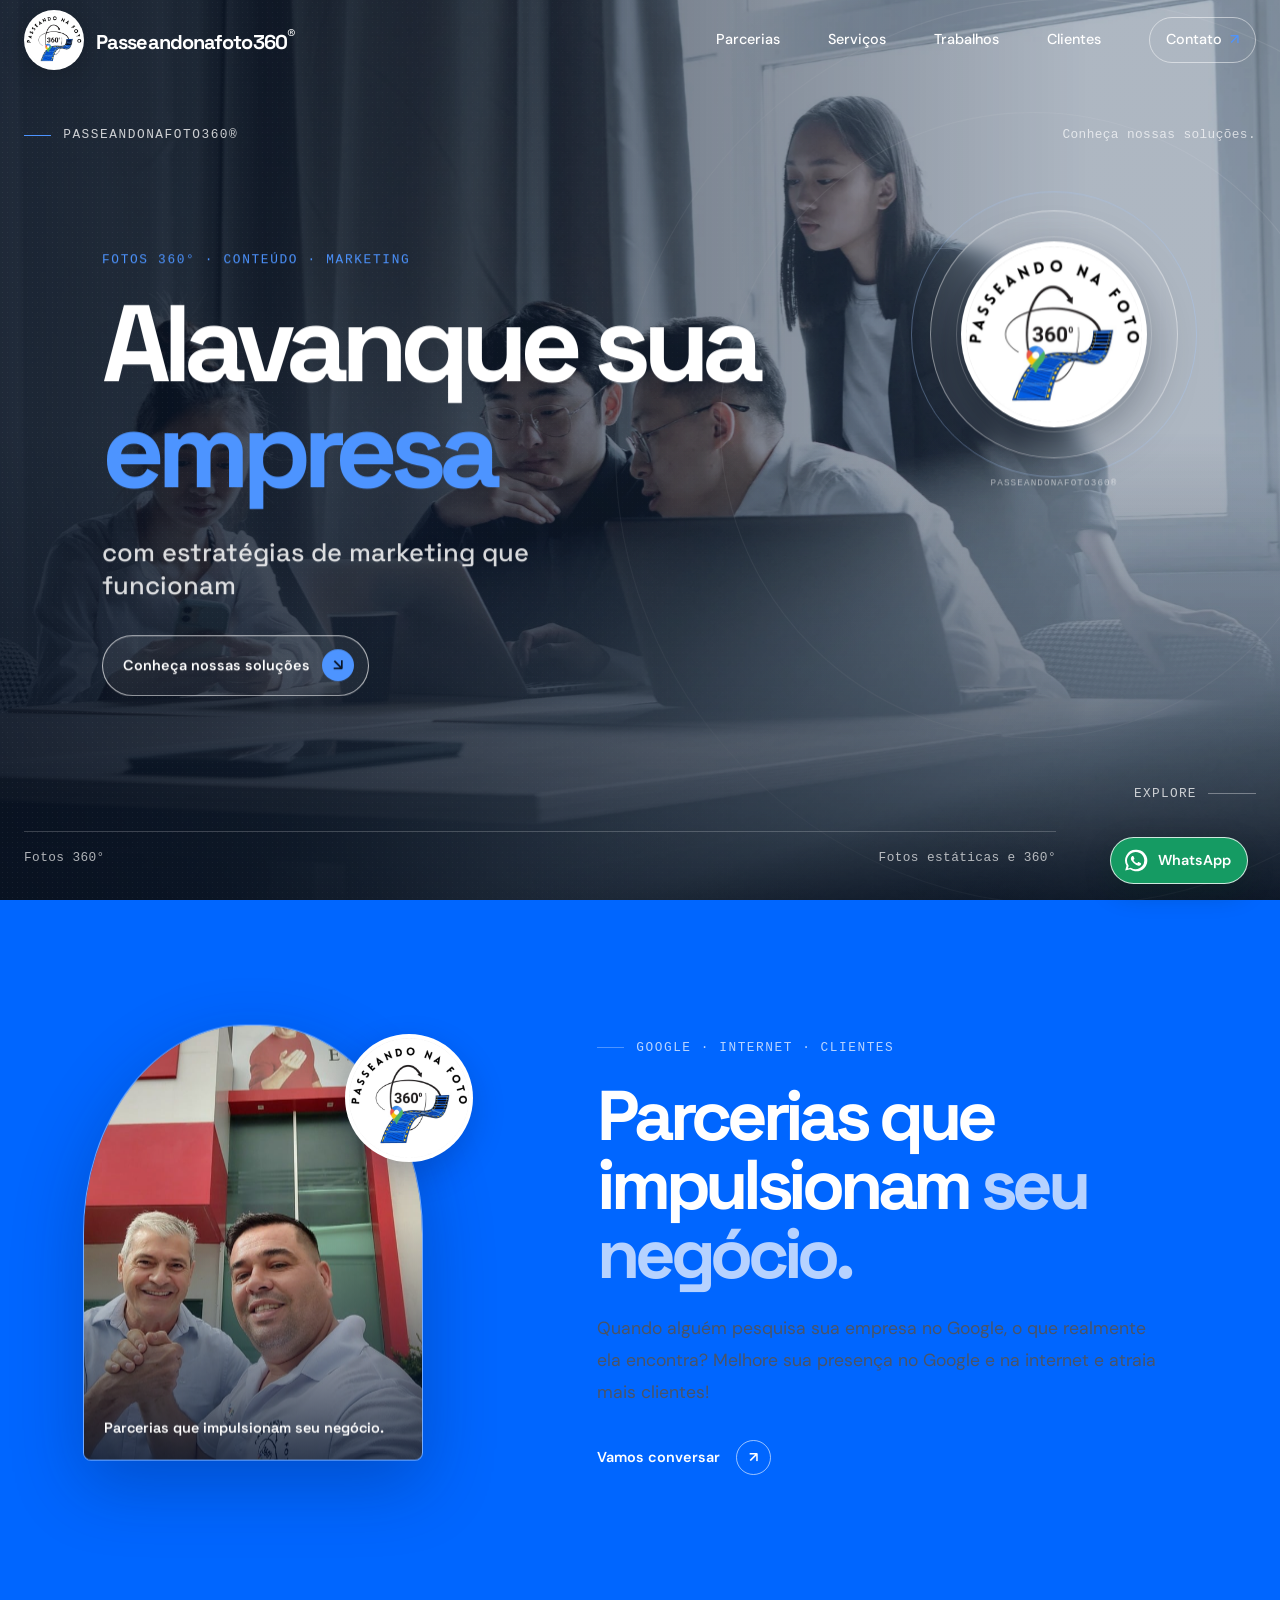
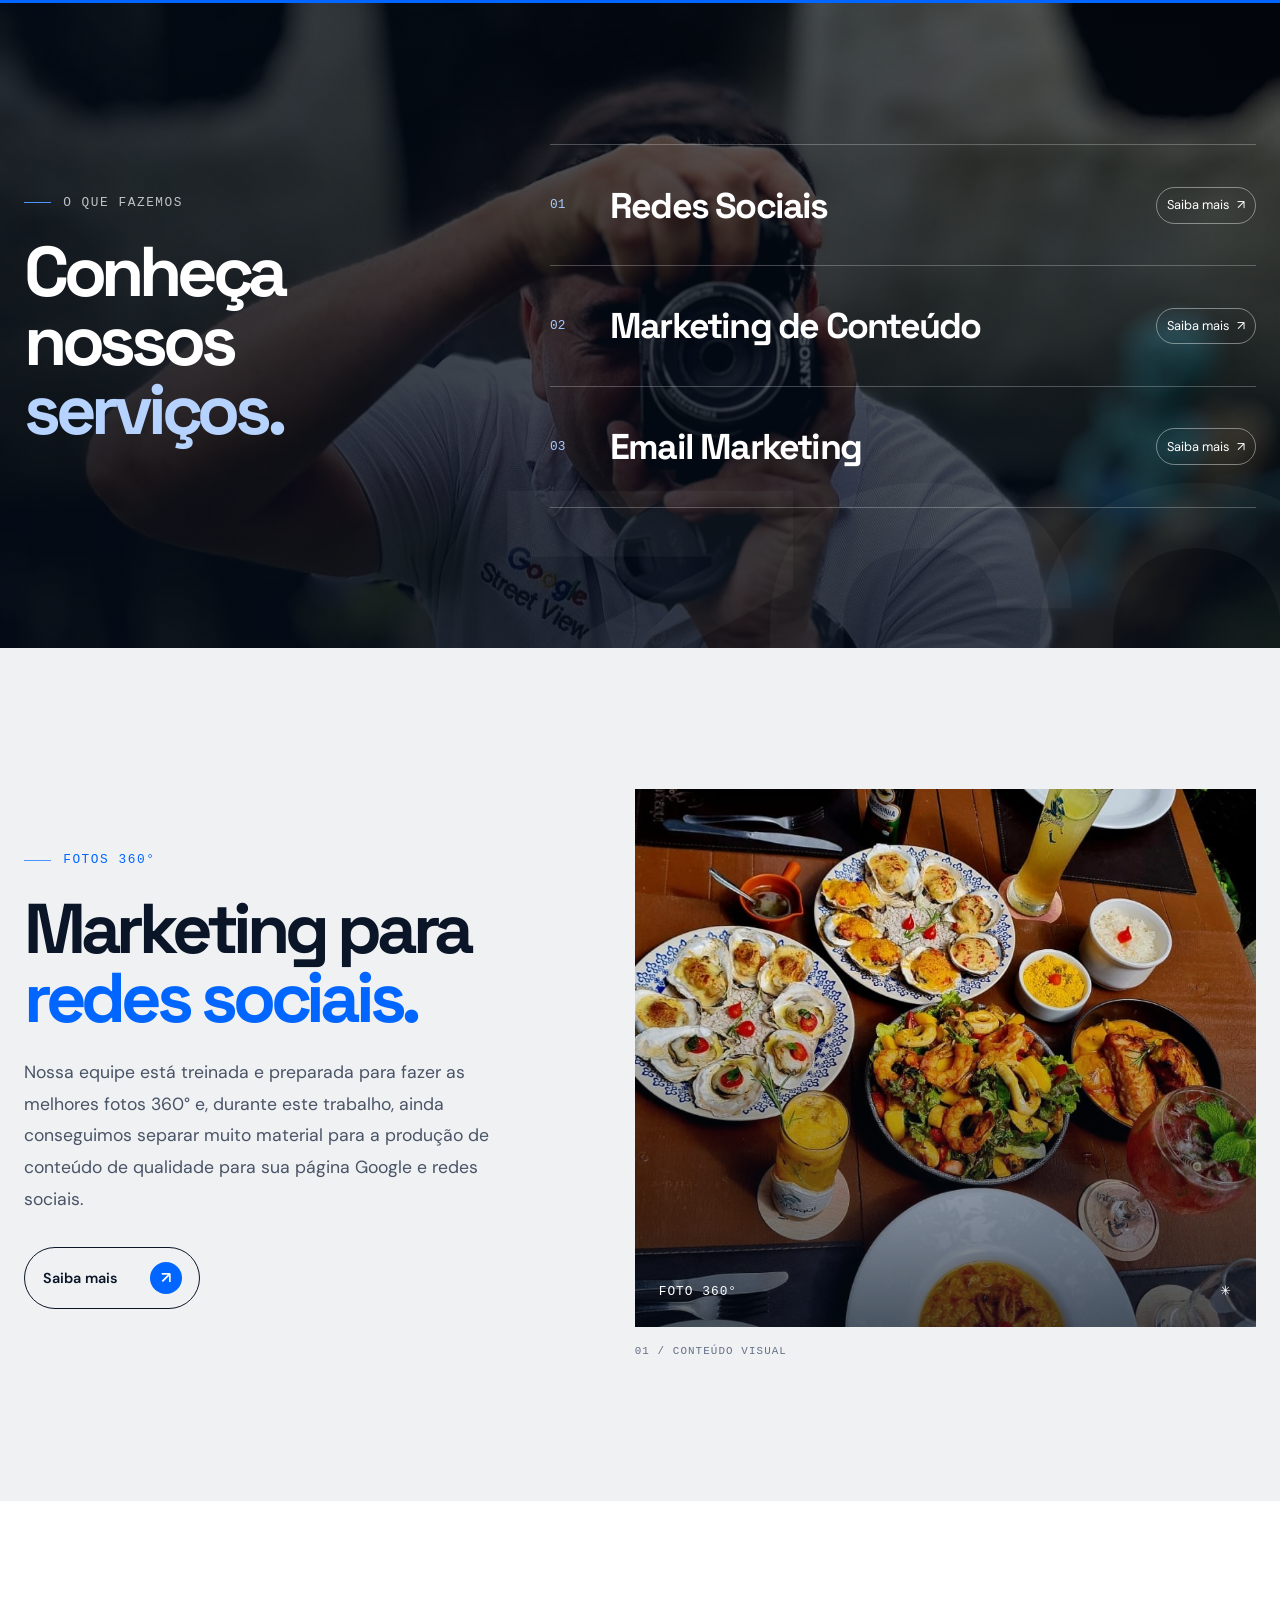
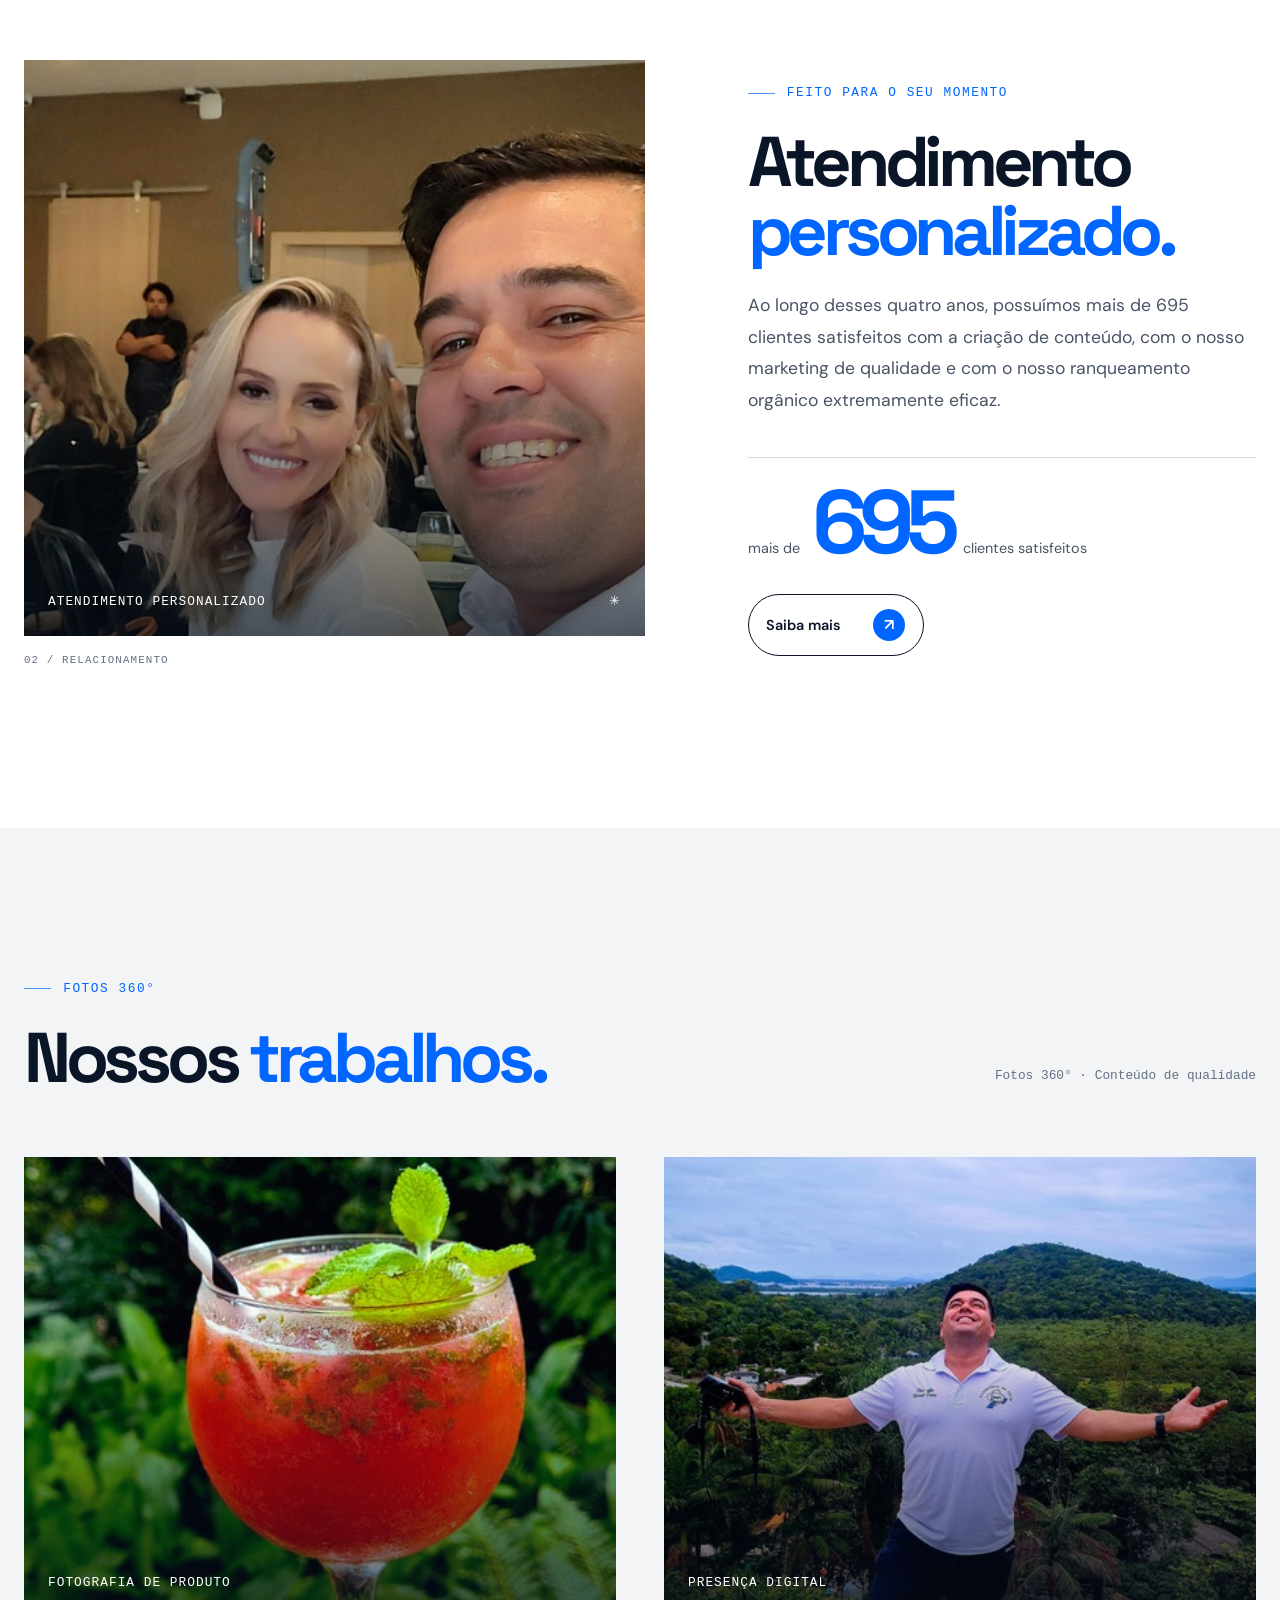
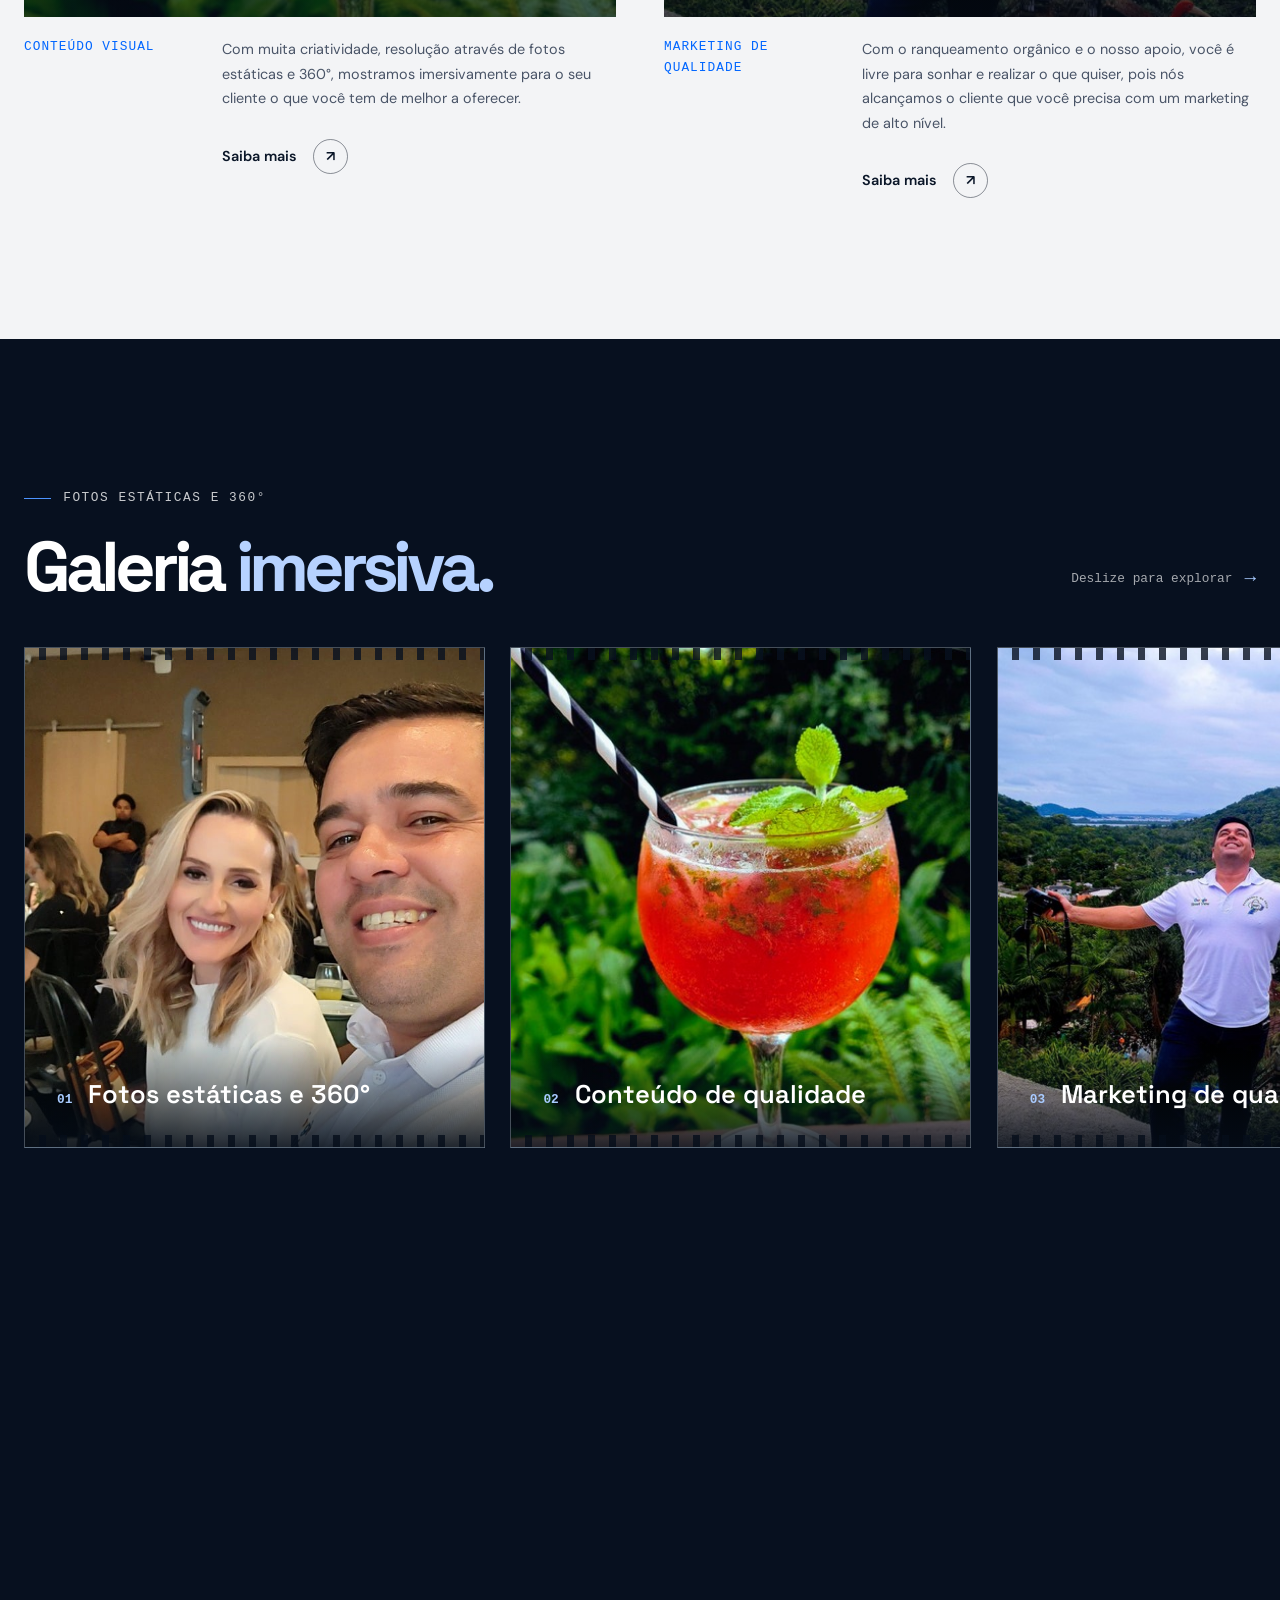
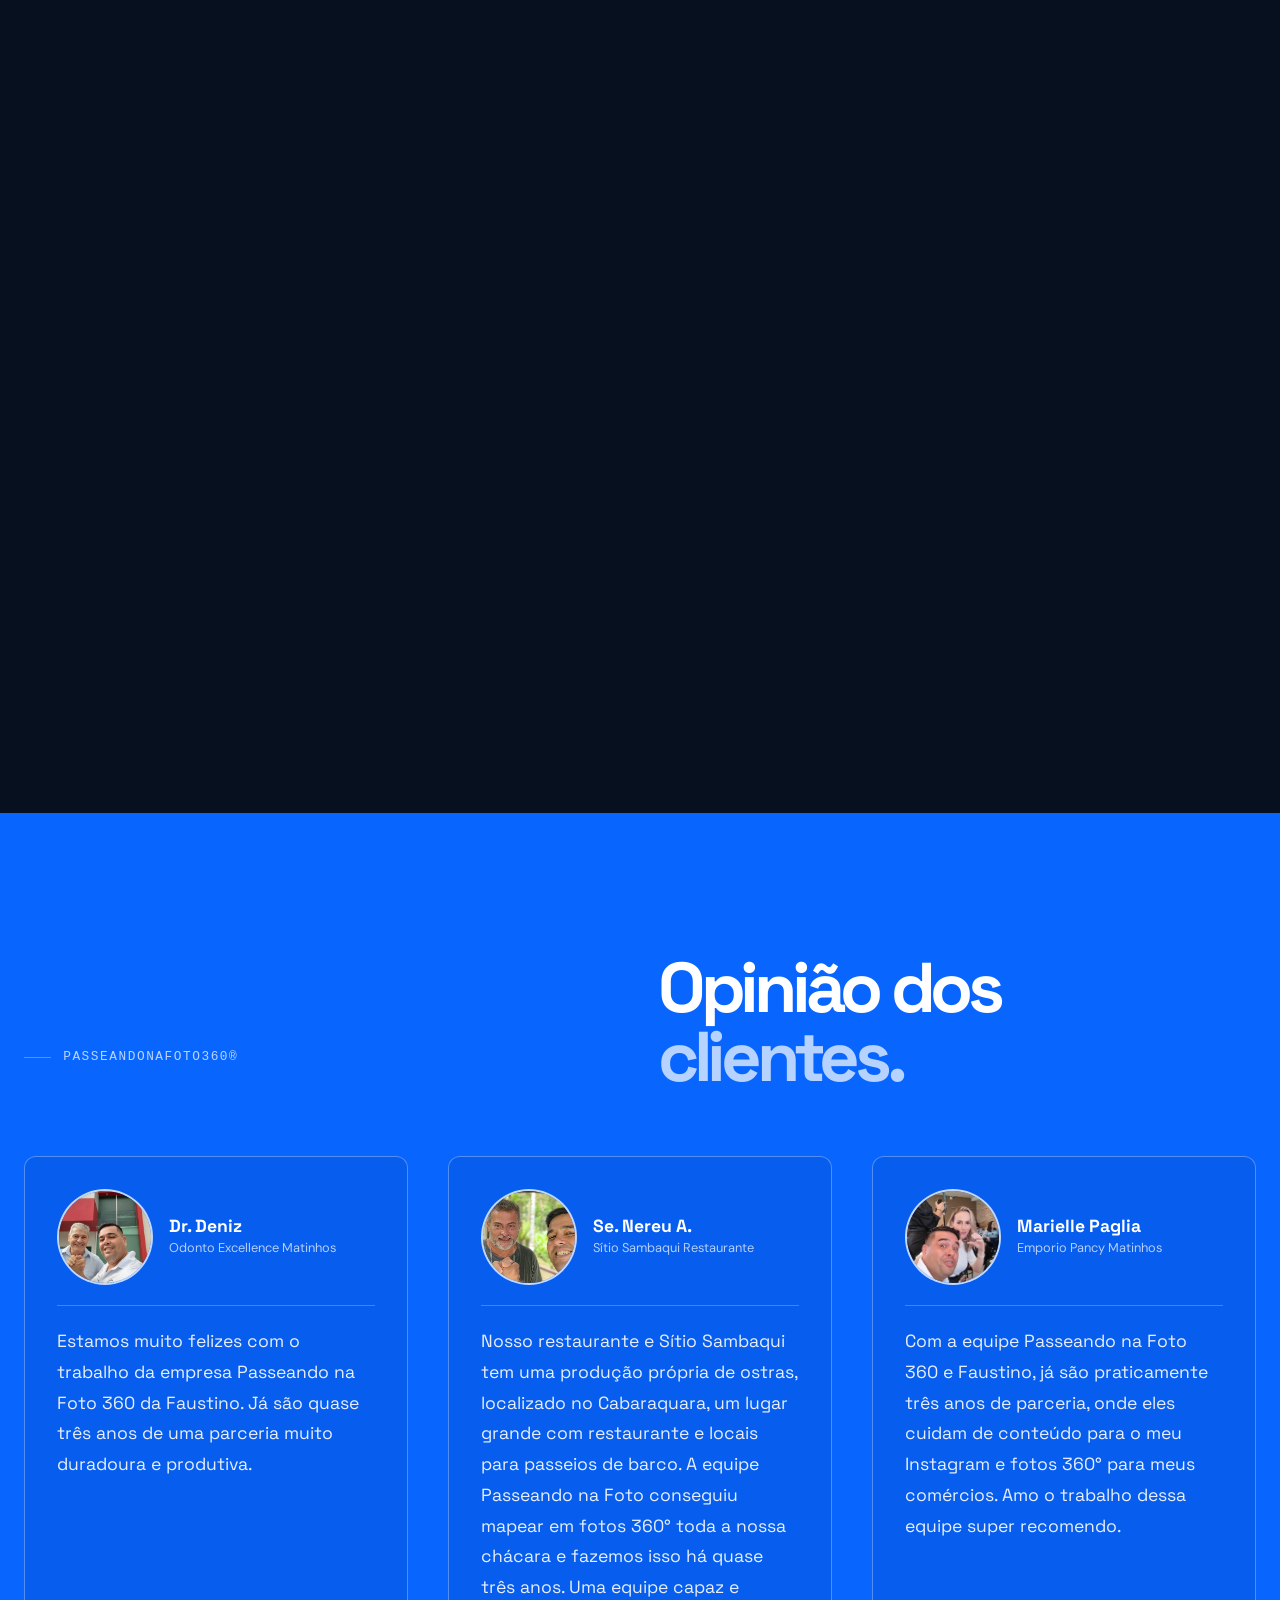
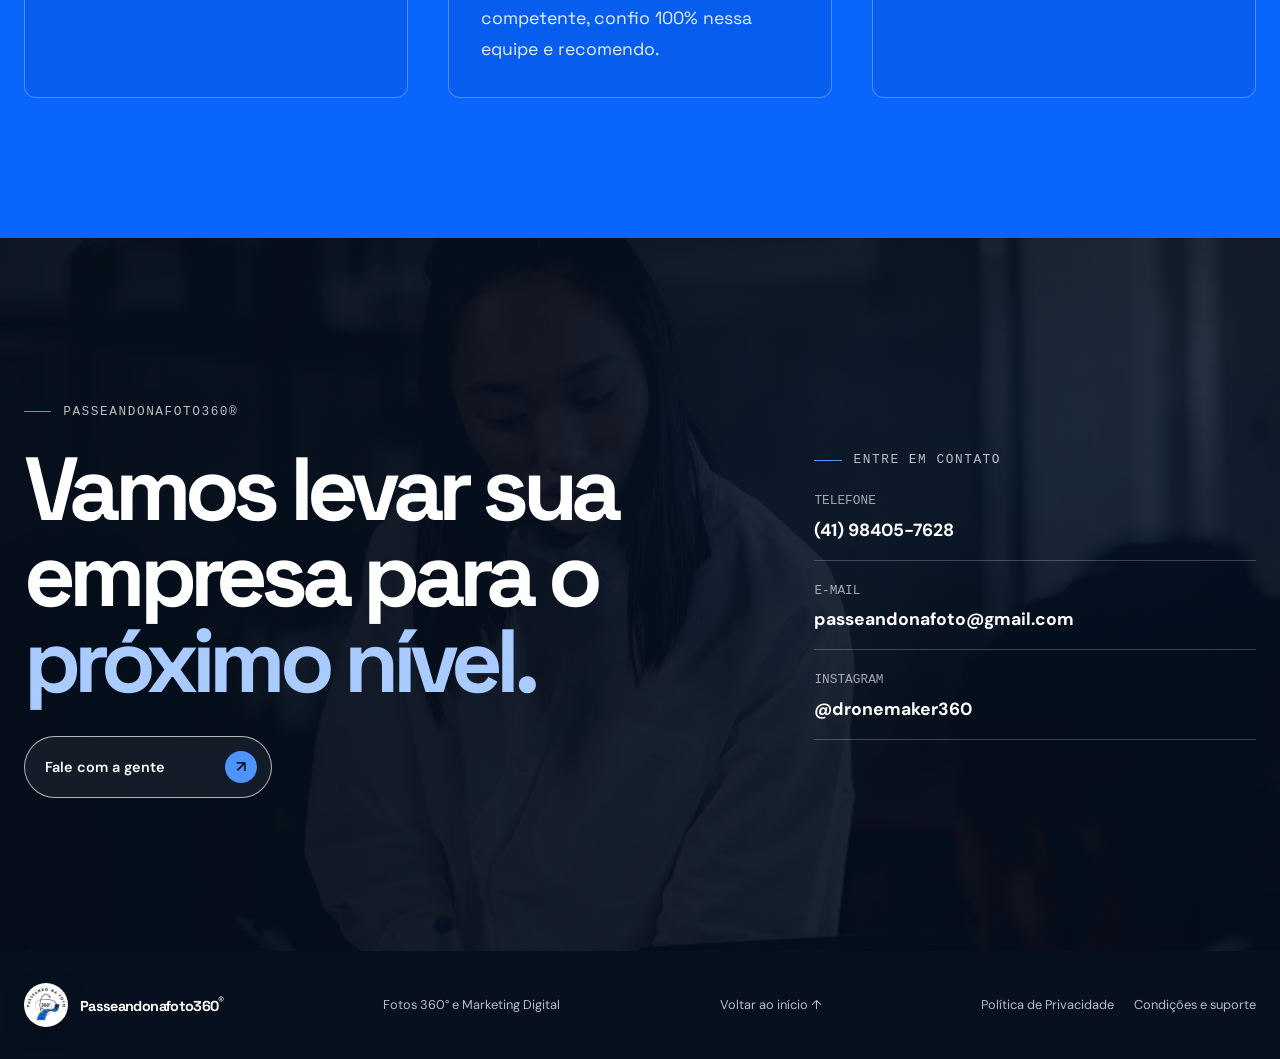
==== commit d52cffb7: "Atualiza telefone de contato Co-authored-by: Copilot <223556219+Copilot@users.noreply.github.com>" ====
--- a/projetos/passeandonafoto360/index.html
+++ b/projetos/passeandonafoto360/index.html
@@ -56,7 +56,7 @@
         "name": "Passeandonafoto360®",
         "url": "https://passeandonafoto360.vercel.app/",
         "image": "https://passeandonafoto360.vercel.app/assets/img/2919fdc578ff3942c7795d85e6465710.png",
-        "telephone": "+55-41-98405-7638",
+        "telephone": "+55-41-98405-7628",
         "email": "passeandonafoto@gmail.com",
         "description": "Fotos 360°, conteúdo para redes sociais e marketing digital."
       }
@@ -531,7 +531,7 @@
           </div>
           <div class="contact-details reveal">
             <p class="eyebrow">Entre em contato</p>
-            <a href="tel:+5541984057638"><span>Telefone</span><strong>(41) 98405-7638</strong></a>
+            <a href="tel:+5541984057628"><span>Telefone</span><strong>(41) 98405-7628</strong></a>
             <a href="mailto:passeandonafoto@gmail.com"><span>E-mail</span><strong>passeandonafoto@gmail.com</strong></a>
             <a href="https://www.instagram.com/dronemaker360/" target="_blank" rel="noopener noreferrer">
               <span>Instagram</span><strong>@dronemaker360</strong>
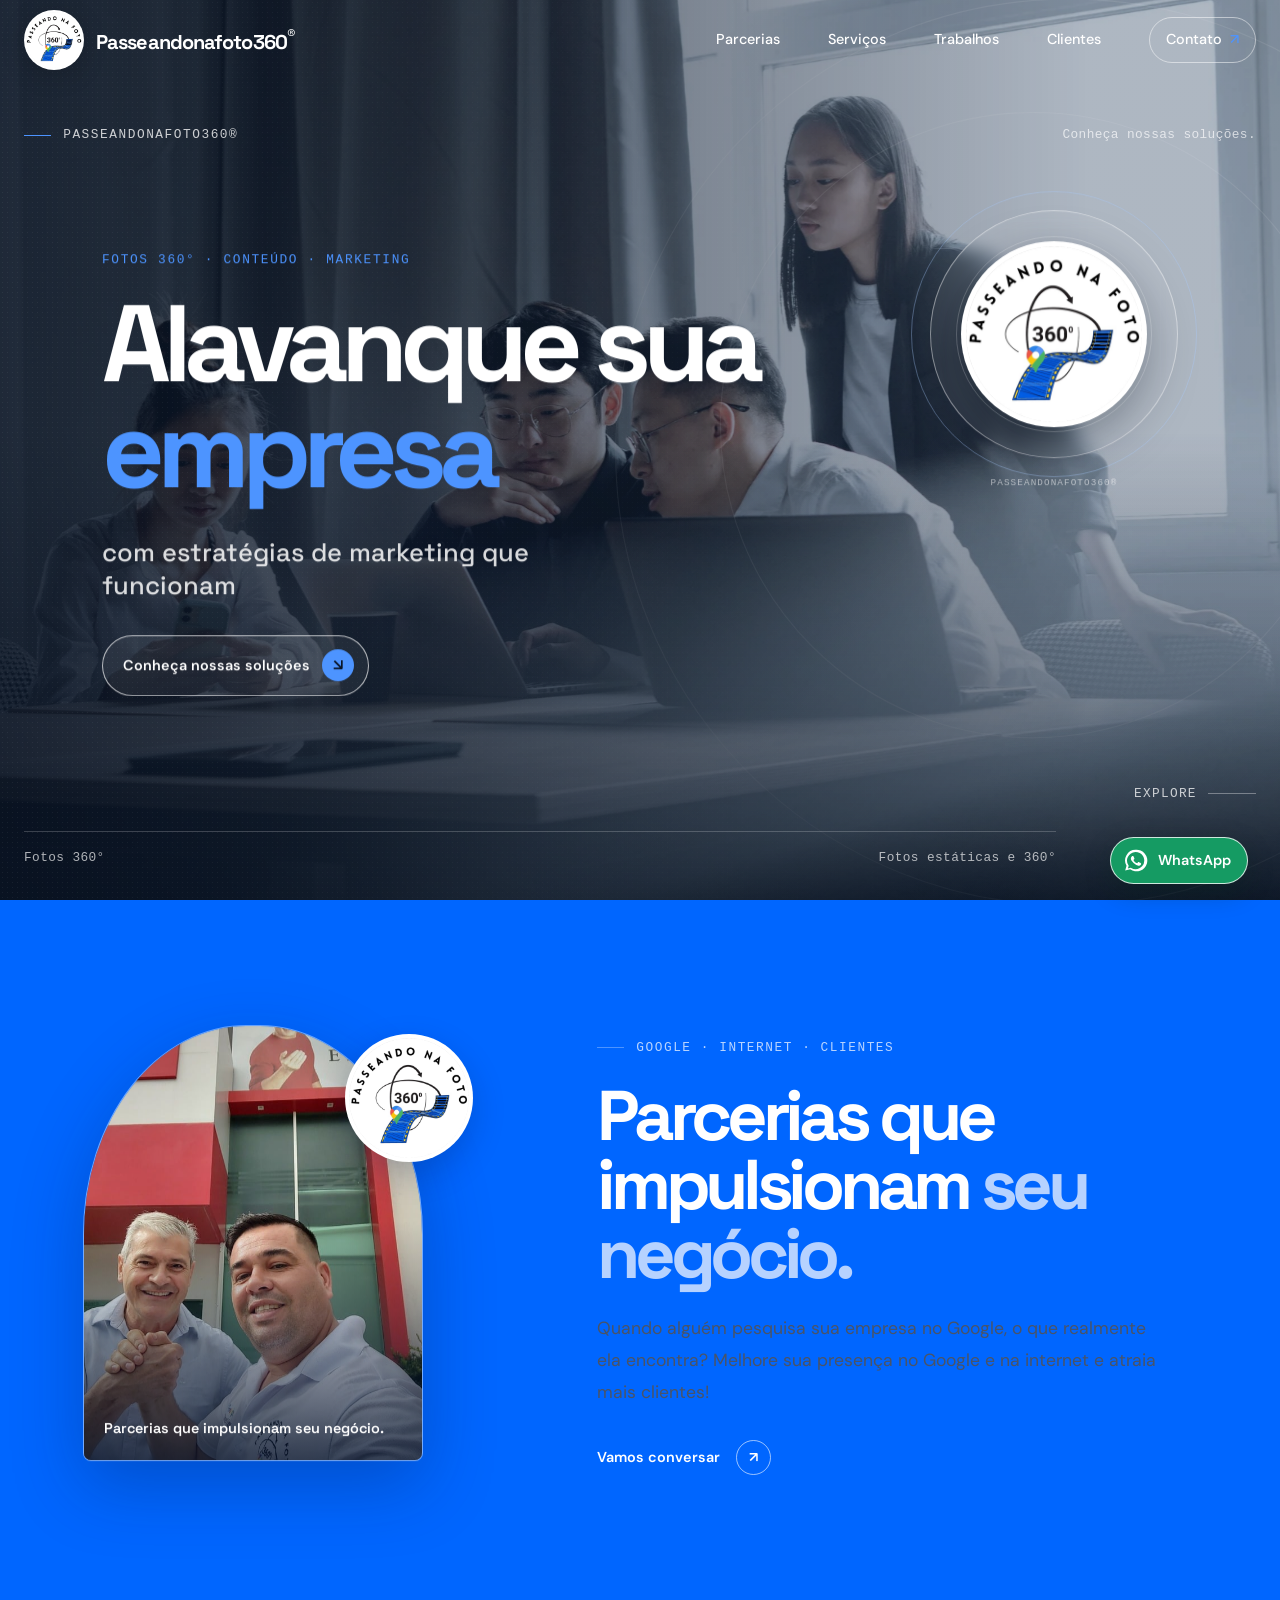
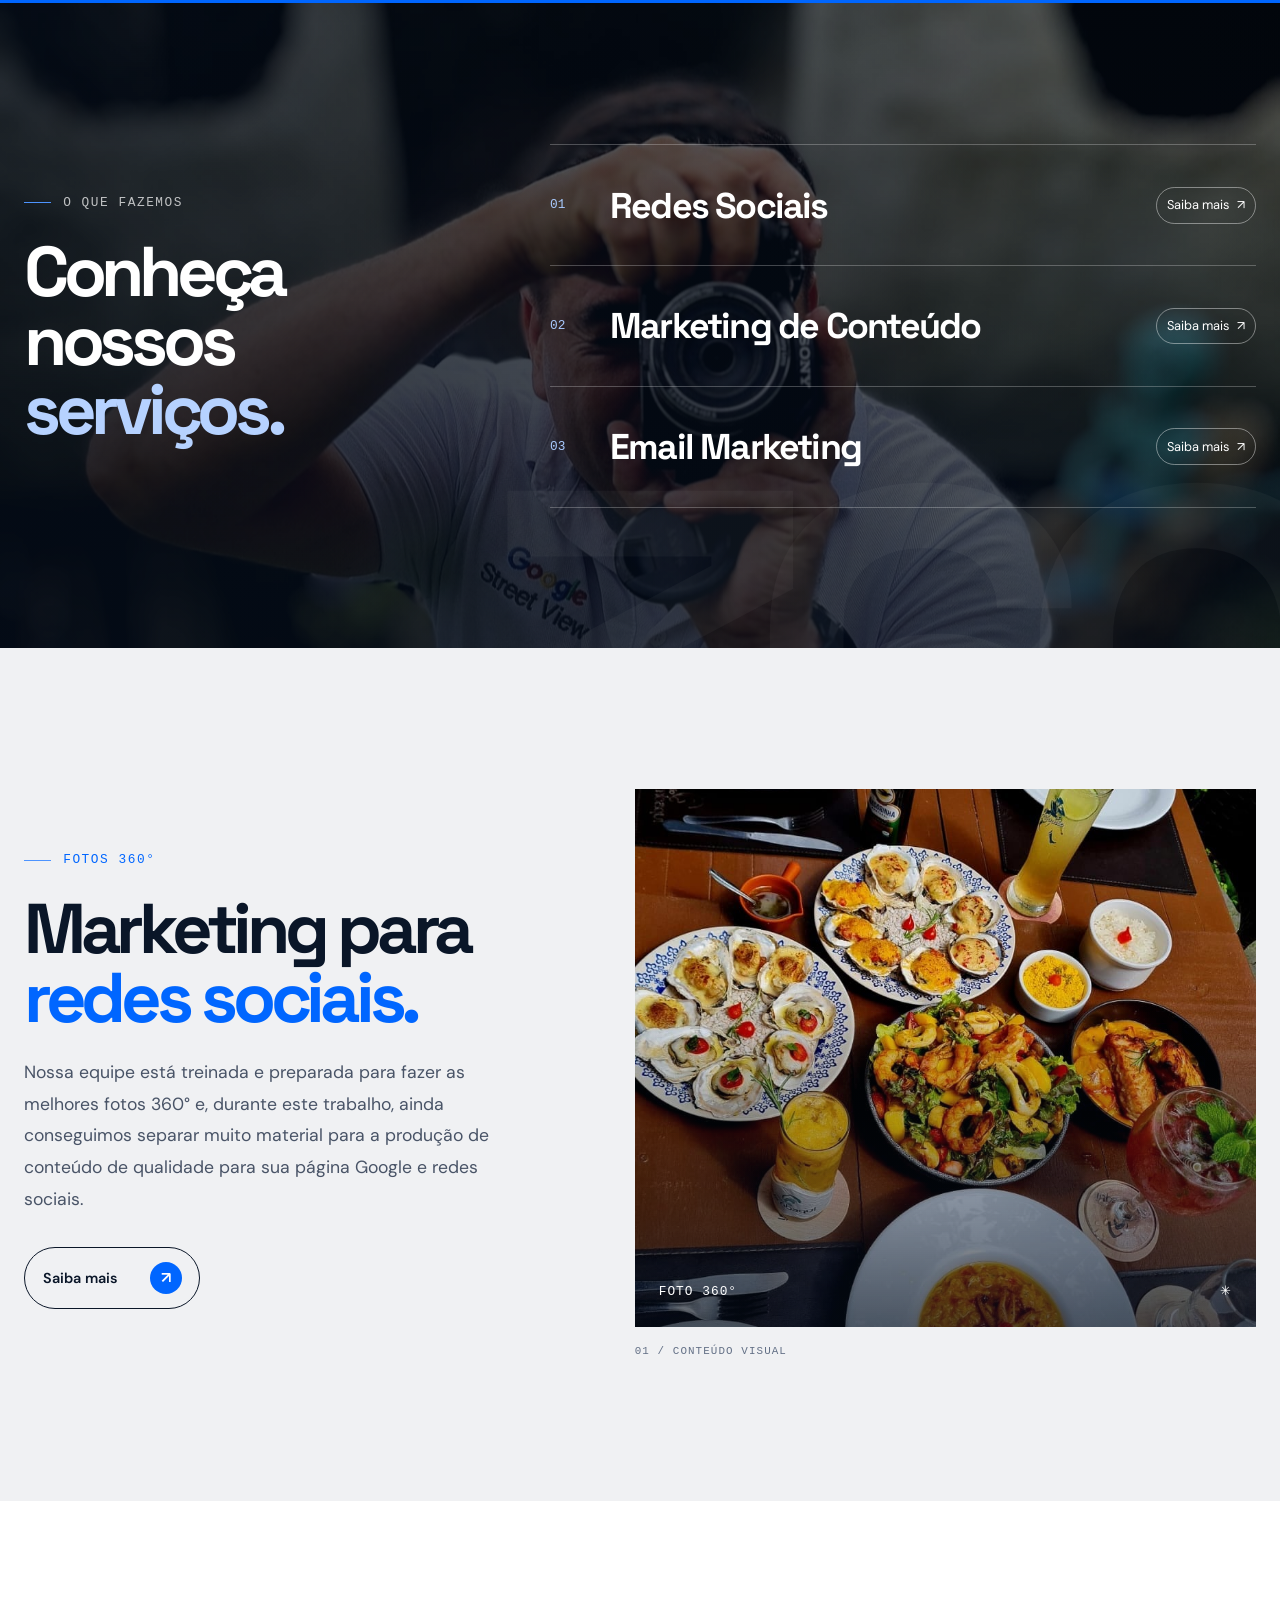
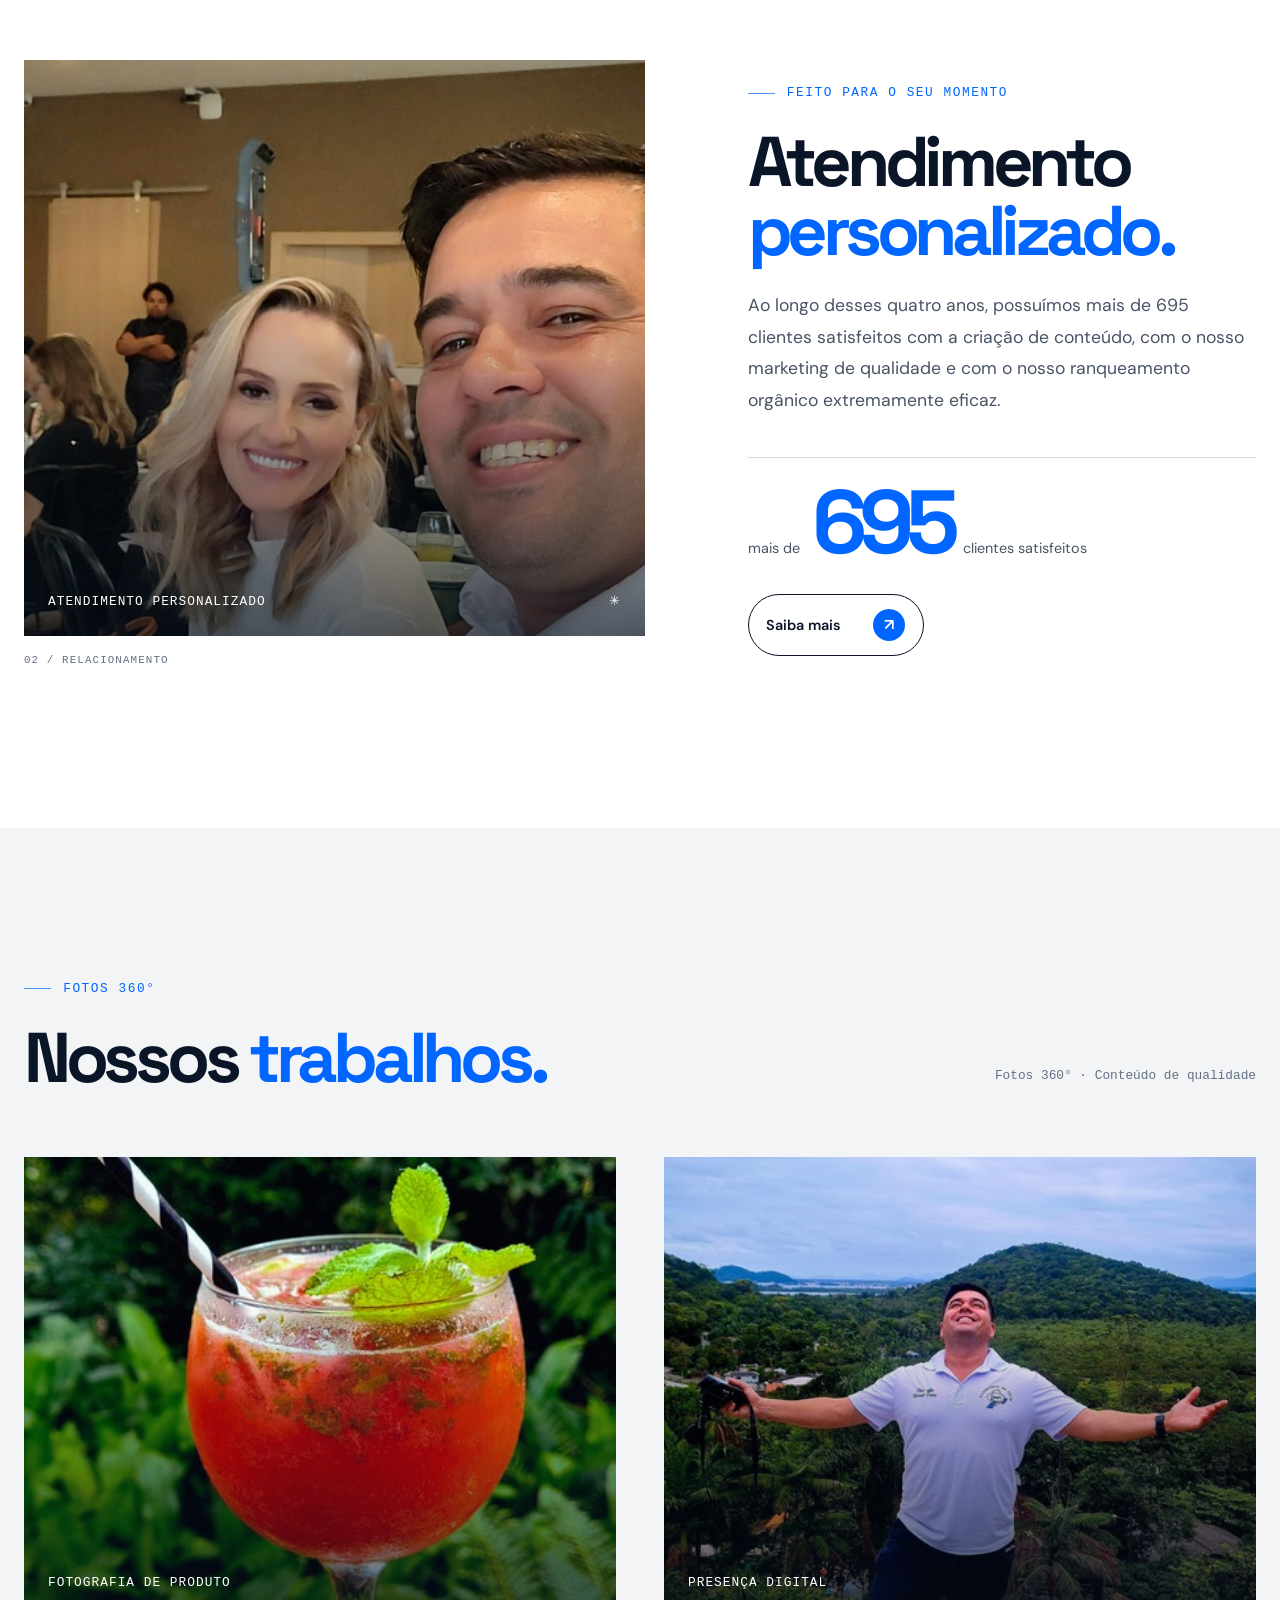
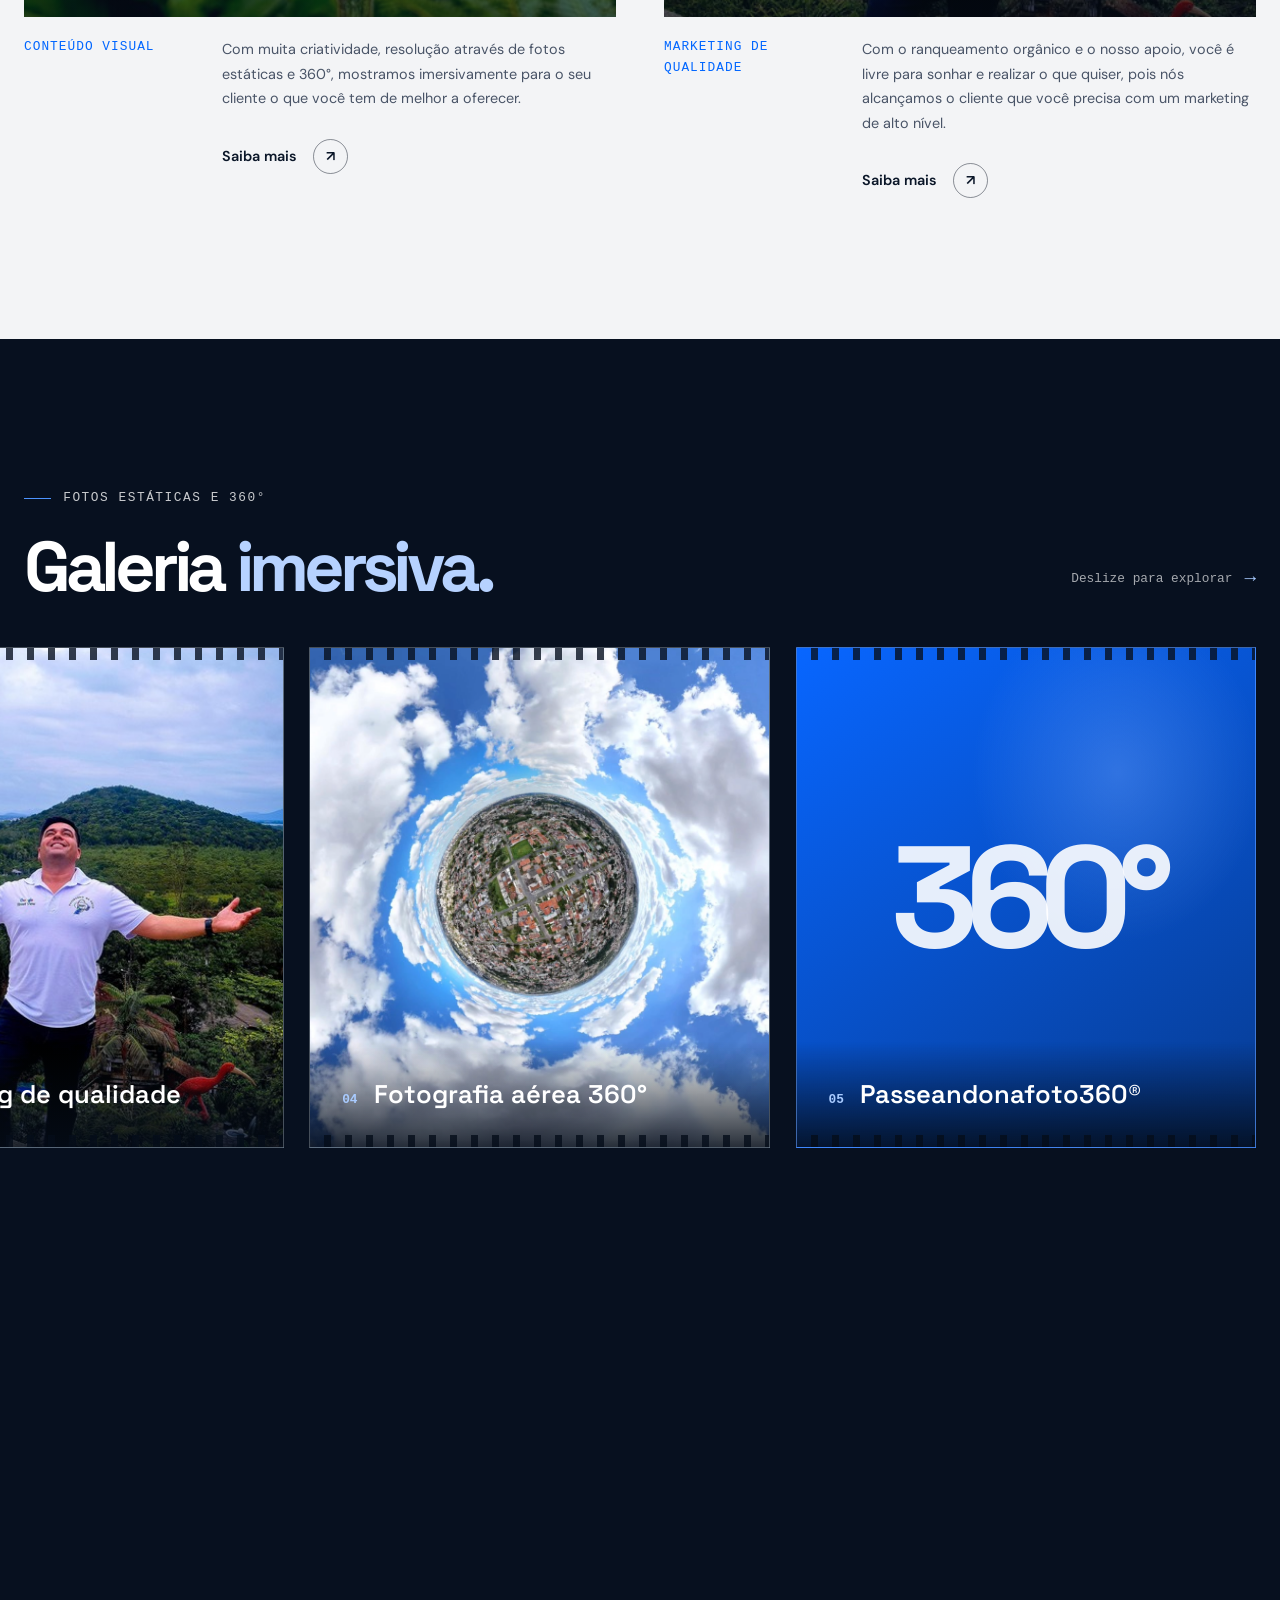
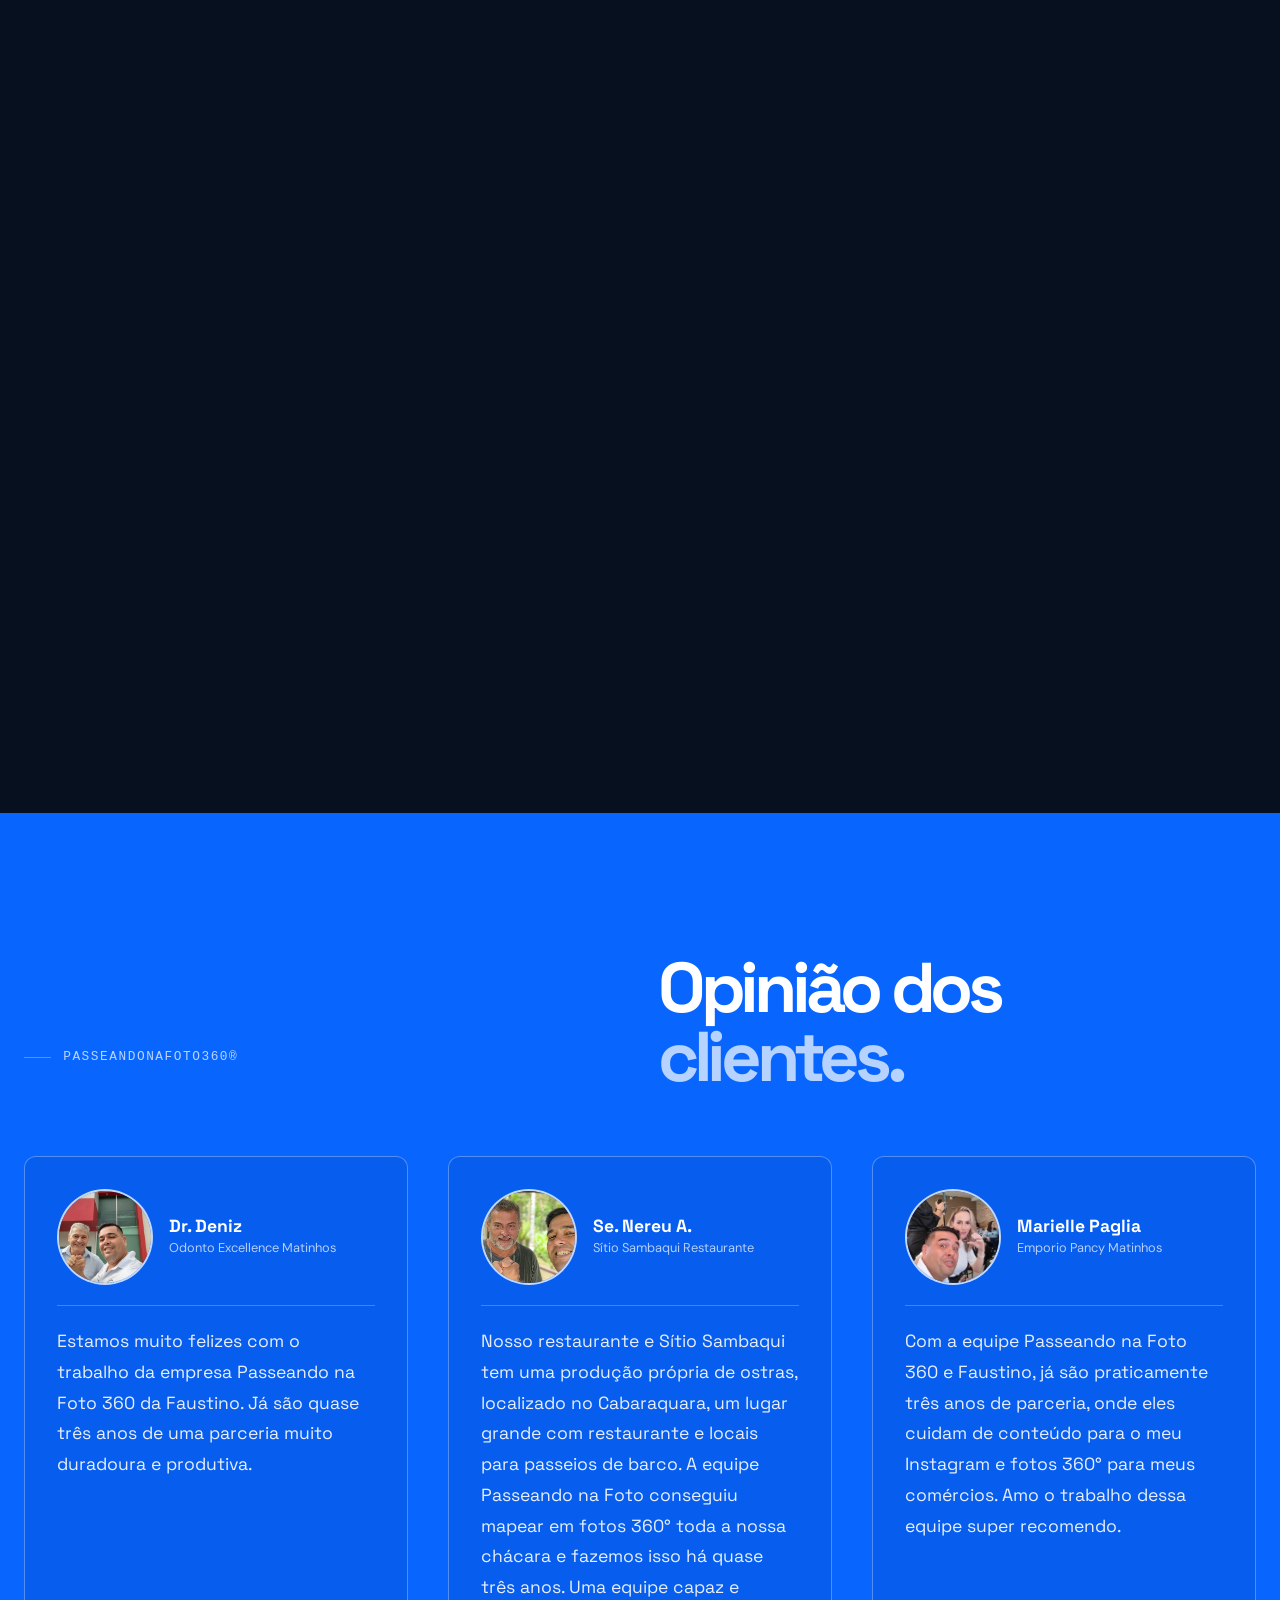
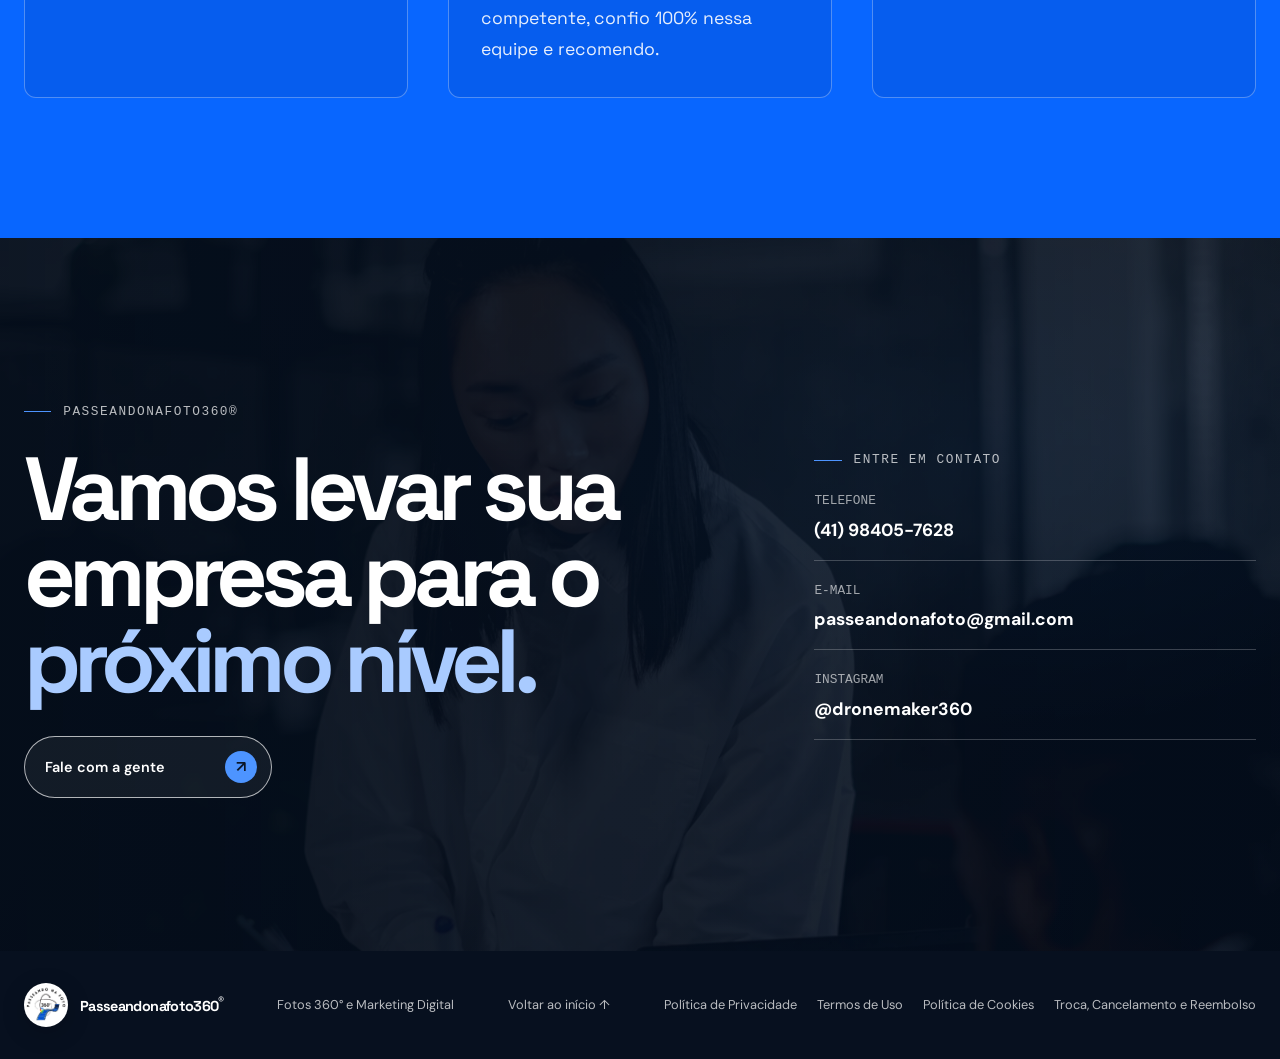
==== commit a99a11d2: "Atualiza paginas legais e atendimento pelo WhatsApp" ====
--- a/projetos/passeandonafoto360/index.html
+++ b/projetos/passeandonafoto360/index.html
@@ -558,7 +558,9 @@
         <a class="footer-top" href="#inicio">Voltar ao início <span aria-hidden="true">↑</span></a>
         <nav class="footer-legal" aria-label="Informações legais">
           <a href="politica-de-privacidade.html">Política de Privacidade</a>
-          <a href="condicoes-e-suporte.html">Condições e suporte</a>
+          <a href="termos-de-uso.html">Termos de Uso</a>
+          <a href="politica-de-cookies.html">Política de Cookies</a>
+          <a href="politica-de-troca-e-reembolso.html">Troca, Cancelamento e Reembolso</a>
         </nav>
       </div>
     </footer>
@@ -576,4 +578,4 @@
       <span>WhatsApp</span>
     </a>
   </body>
-</html>+</html>
